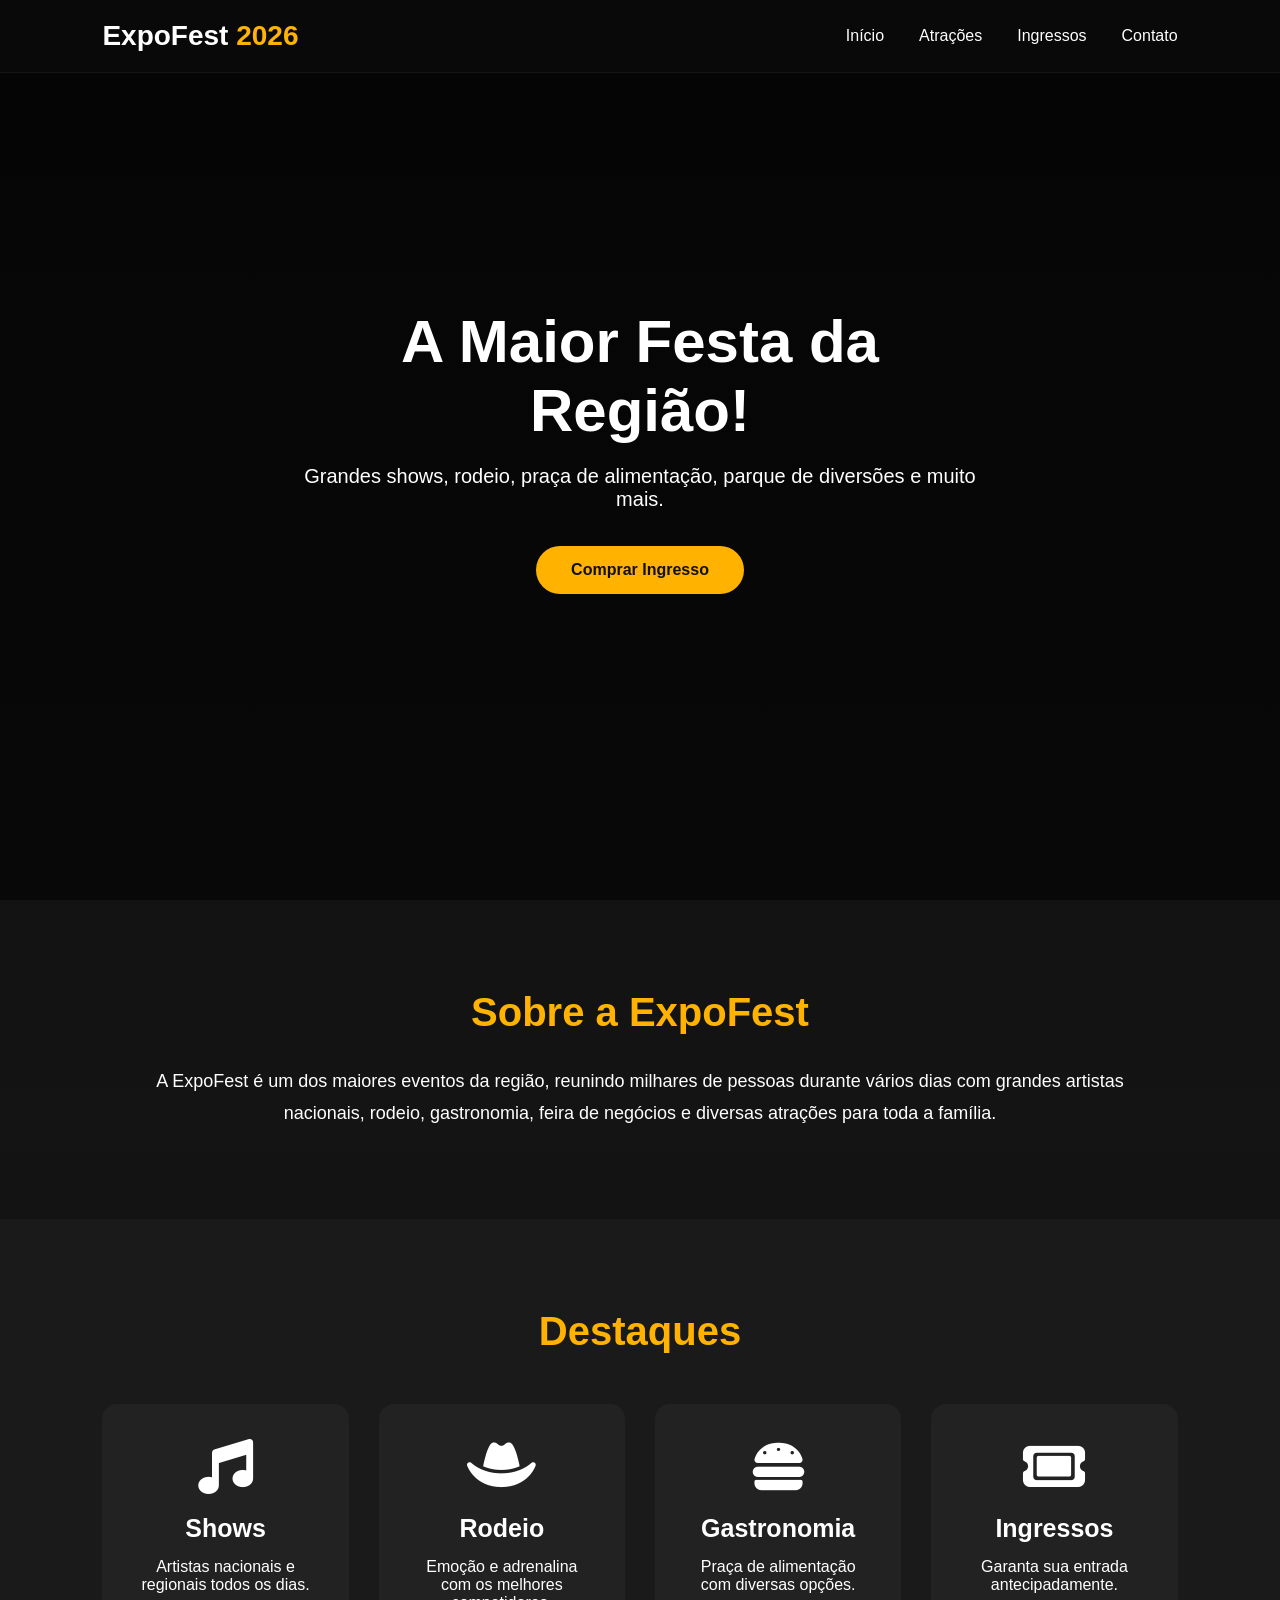
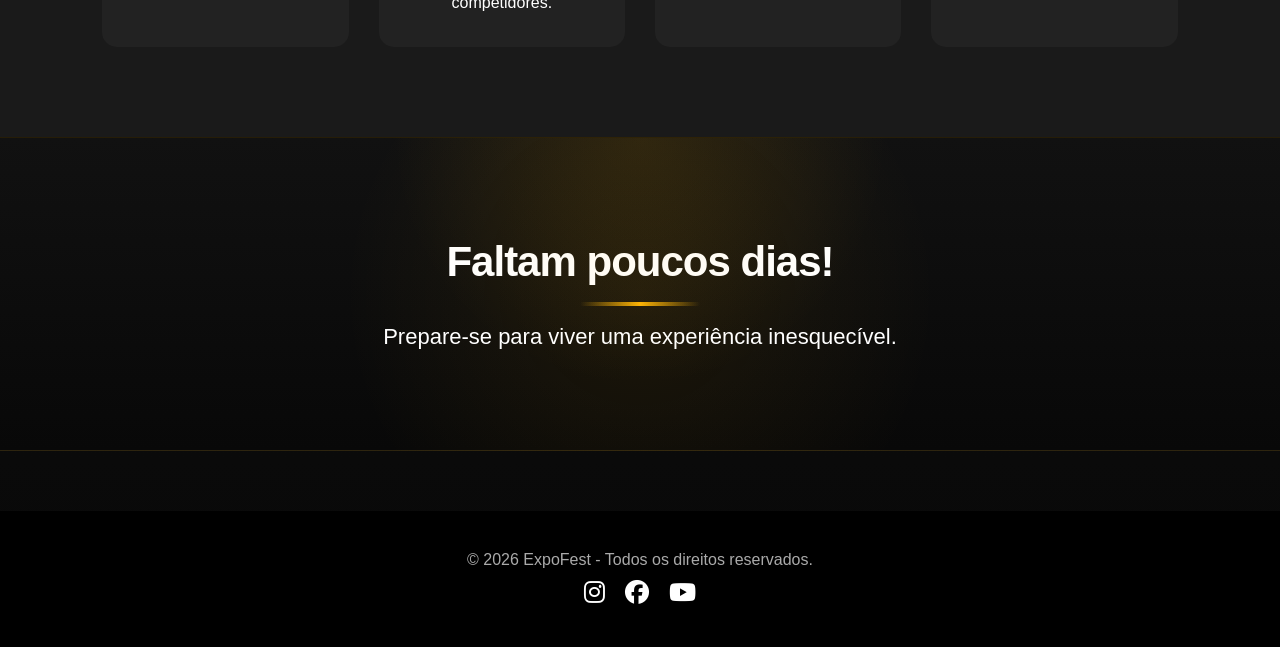
==== index.html @ a31edcda "Criando a página inicial da Expofest - Luisa" ====
<!DOCTYPE html>
<html lang="pt-BR">
<head>
    <meta charset="UTF-8">
    <meta name="viewport" content="width=device-width, initial-scale=1.0">
    <title>ExpoFest 2026</title>

    <link rel="stylesheet" href="style.css">

    <!-- Fonte Google -->
    <link rel="preconnect" href="https://fonts.googleapis.com">
    <link rel="preconnect" href="https://fonts.gstatic.com" crossorigin>
    <link href="https://fonts.googleapis.com/css2?family=Poppins:wght@300;400;600;700&display=swap" rel="stylesheet">

    <!-- Ícones -->
    <link rel="stylesheet"
          href="https://cdnjs.cloudflare.com/ajax/libs/font-awesome/6.5.2/css/all.min.css">
</head>

<body>

<header>

    <div class="logo">
        <h1>ExpoFest <span>2026</span></h1>
    </div>

    <nav>

        <ul>

            <li><a href="index.html">Início</a></li>
            <li><a href="atracoes.html">Atrações</a></li>
            <li><a href="ingressos.html">Ingressos</a></li>
            <li><a href="contato.html">Contato</a></li>

        </ul>

    </nav>

</header>


<section class="banner">

    <div class="banner-texto">

        <h2>A Maior Festa da Região!</h2>

        <p>
            Grandes shows, rodeio, praça de alimentação,
            parque de diversões e muito mais.
        </p>

        <a href="ingressos.html" class="botao">
            Comprar Ingresso
        </a>

    </div>

</section>


<section class="sobre">

    <h2>Sobre a ExpoFest</h2>

    <p>

        A ExpoFest é um dos maiores eventos da região,
        reunindo milhares de pessoas durante vários dias
        com grandes artistas nacionais, rodeio,
        gastronomia, feira de negócios e diversas atrações
        para toda a família.

    </p>

</section>


<section class="destaques">

    <h2>Destaques</h2>

    <div class="cards">

        <div class="card">

            <i class="fa-solid fa-music"></i>

            <h3>Shows</h3>

            <p>
                Artistas nacionais e regionais
                todos os dias.
            </p>

        </div>

        <div class="card">

            <i class="fa-solid fa-hat-cowboy"></i>

            <h3>Rodeio</h3>

            <p>
                Emoção e adrenalina
                com os melhores competidores.
            </p>

        </div>

        <div class="card">

            <i class="fa-solid fa-burger"></i>

            <h3>Gastronomia</h3>

            <p>
                Praça de alimentação
                com diversas opções.
            </p>

        </div>

        <div class="card">

            <i class="fa-solid fa-ticket"></i>

            <h3>Ingressos</h3>

            <p>
                Garanta sua entrada
                antecipadamente.
            </p>

        </div>

    </div>

</section>


<section class="contador">

    <h2>Faltam poucos dias!</h2>

    <p>Prepare-se para viver uma experiência inesquecível.</p>

</section>


<footer>

    <p>
        © 2026 ExpoFest - Todos os direitos reservados.
    </p>

    <div class="redes">

        <a href="#"><i class="fab fa-instagram"></i></a>

        <a href="#"><i class="fab fa-facebook"></i></a>

        <a href="#"><i class="fab fa-youtube"></i></a>

    </div>

</footer>

</body>
</html>
---- style.css ----
/* --- Reset Geral e Configurações de Identidade Visual --- */
* {
    margin: 0;
    padding: 0;
    box-sizing: border-box;
    font-family: 'Plus Jakarta Sans', sans-serif;
    scroll-behavior: smooth;
}

body {
    background: linear-gradient(180deg, #0b0b0b 0%, #141414 50%, #080808 100%);
    color: #ffffff;
    overflow-x: hidden;
}

/* --- Header / Navbar --- */
header {
    width: 100%;
    padding: 20px 8%;
    display: flex;
    justify-content: space-between;
    align-items: center;

    position: fixed;
    top: 0;
    left: 0;
    z-index: 999;

    background: rgba(11, 11, 11, 0.75);
    backdrop-filter: blur(10px);
    transition: 0.3s;
    border-bottom: 1px solid rgba(255, 255, 255, 0.05);
}

/* efeito quando rolar página */
header.scrolled {
    background: rgba(11, 11, 11, 0.95);
}

.logo h1 {
    font-size: 28px;
    font-weight: 800;
    color: #ffffff;
}

.logo h1 span {
    color: #fcb305;
}

nav ul {
    display: flex;
    list-style: none;
    gap: 35px;
}

nav ul li a {
    color: #ffffff;
    text-decoration: none;
    font-weight: 500;
    transition: 0.3s;
}

nav ul li a:hover,
nav ul li a.active {
    color: #fcb305;
}

/* ==========================
   BANNER
========================== */

.banner{
    width:100%;
    height:100vh;

    background:
    linear-gradient(rgba(0,0,0,.55),
    rgba(0,0,0,.55)),
    url("imagens/banner.jpg");

    background-size:cover;
    background-position:center;

    display:flex;
    align-items:center;
    justify-content:center;
    text-align:center;
}

.banner-texto{
    max-width:700px;
}

.banner h2{
    font-size:60px;
    margin-bottom:20px;
}

.banner p{
    font-size:20px;
    margin-bottom:35px;
}

.botao{
    display:inline-block;
    background:#ffb300;
    color:#111;
    padding:15px 35px;
    border-radius:50px;
    text-decoration:none;
    font-weight:bold;
    transition:.4s;
}

.botao:hover{
    background:#fff;
    transform:scale(1.05);
}

/* ==========================
   SOBRE
========================== */

.sobre{
    padding:90px 10%;
    text-align:center;
}

.sobre h2{
    font-size:40px;
    margin-bottom:30px;
    color:#ffb300;
}

.sobre p{
    font-size:18px;
    line-height:32px;
}

/* ==========================
   CARDS
========================== */

.destaques{
    padding:90px 8%;
    background:#1a1a1a;
}

.destaques h2{
    text-align:center;
    margin-bottom:50px;
    color:#ffb300;
    font-size:40px;
}

.cards{
    display:grid;
    grid-template-columns:repeat(auto-fit,minmax(230px,1fr));
    gap:30px;
}

.card{

    background:#222;

    padding:35px;

    text-align:center;

    border-radius:15px;

    transition:.4s;

}

.card:hover{

    transform:translateY(-10px);

    background:#ffb300;

    color:#111;

}

.card i{

    font-size:55px;

    margin-bottom:20px;

}

.card h3{

    margin-bottom:15px;

    font-size:25px;

}

/* ==========================
   CONTADOR
========================== */

.contador{

    padding:80px;

    text-align:center;

}

.contador h2{

    font-size:45px;

    color:#ffb300;

    margin-bottom:20px;

}

.contador p{

    font-size:22px;

}
    

/* --- Hero Intro --- */
.ingressos-hero {
    padding: 90px 8% 50px 8%;
    text-align: center;
    animation: fadeInUp 0.8s ease-in-out;
}

.hero-container {
    max-width: 800px;
    margin: 0 auto;
}

.ingressos-hero h2 {
    font-size: 48px;
    font-weight: 800;
    margin-bottom: 20px;
    letter-spacing: -1px;
}

.ingressos-hero p {
    color: #a0a0a0;
    font-size: 18px;
    line-height: 1.6;
}

/* --- Cards Container e Sistema de Grid Responsivo --- */
.cards-section {
    padding: 40px 8% 80px 8%;
    animation: fadeInUp 1s ease-in-out;
}

.cards-container {
    display: grid;
    grid-template-columns: repeat(auto-fit, minmax(300px, 1fr));
    gap: 30px;
    max-width: 1200px;
    margin: 0 auto;
}

.ticket-card {
    background-color: #161616;
    border: 1px solid #262626;
    border-radius: 20px;
    padding: 40px 30px;
    display: flex;
    flex-direction: column;
    justify-content: space-between;
    position: relative;
    transition: all 0.4s cubic-bezier(0.165, 0.84, 0.44, 1);
    box-shadow: 0 10px 30px rgba(0,0,0,0.5);
}

.ticket-card:hover {
    transform: translateY(-8px);
    border-color: rgba(252, 179, 5, 0.4);
    box-shadow: 0 15px 40px rgba(252, 179, 5, 0.1);
}

/* Destaque do Card Central */
.ticket-card.featured {
    border: 2px solid #fcb305;
    background-color: #1a1a1a;
}

.badge-featured {
    position: absolute;
    top: -15px;
    left: 50%;
    transform: translateX(-50%);
    background-color: #fcb305;
    color: #000000;
    font-size: 12px;
    font-weight: 800;
    text-transform: uppercase;
    padding: 6px 16px;
    border-radius: 30px;
    letter-spacing: 0.5px;
}

.card-header h3 {
    font-size: 26px;
    font-weight: 700;
    margin-bottom: 15px;
}

.ticket-card.vip h3 {
    color: #fcb305;
}

.ticket-desc {
    color: #909090;
    font-size: 15px;
    line-height: 1.5;
    margin-bottom: 25px;
}

.card-price {
    margin-bottom: 30px;
}

.currency {
    color: #fcb305;
    font-size: 20px;
    font-weight: 700;
    margin-right: 4px;
}

.price-value {
    font-size: 52px;
    font-weight: 800;
}

.ticket-benefits {
    list-style: none;
    margin-bottom: 35px;
    border-top: 1px solid #262626;
    padding-top: 25px;
}

.ticket-benefits li {
    font-size: 15px;
    color: #d0d0d0;
    margin-bottom: 12px;
    display: flex;
    align-items: center;
    gap: 10px;
}

.ticket-benefits li i {
    color: #fcb305;
    font-size: 14px;
}

/* Interatividade dos Botões */
.btn-comprar {
    width: 100%;
    background-color: transparent;
    color: #fcb305;
    border: 2px solid #fcb305;
    padding: 15px;
    font-size: 16px;
    font-weight: 700;
    border-radius: 50px;
    cursor: pointer;
    transition: all 0.3s ease;
}

.btn-comprar:hover {
    background-color: #fcb305;
    color: #000000;
}

.featured .btn-comprar, .vip .btn-comprar {
    background-color: #fcb305;
    color: #000000;
}

.featured .btn-comprar:hover, .vip .btn-comprar:hover {
    background-color: #e09f04;
    border-color: #e09f04;
}

/* --- Informações Importantes --- */
.info-section {
    background-color: #0e0e0e;
    padding: 80px 8%;
    border-top: 1px solid rgba(255, 255, 255, 0.03);
}

.info-section h2 {
    text-align: center;
    font-size: 36px;
    font-weight: 800;
    margin-bottom: 50px;
}

.info-grid {
    display: grid;
    grid-template-columns: repeat(auto-fit, minmax(240px, 1fr));
    gap: 30px;
    max-width: 1200px;
    margin: 0 auto;
}

.info-box {
    background-color: #141414;
    padding: 30px;
    border-radius: 16px;
    border-left: 4px solid #fcb305;
}

.info-box i {
    font-size: 24px;
    color: #fcb305;
    margin-bottom: 15px;
}

.info-box h4 {
    font-size: 18px;
    margin-bottom: 10px;
    font-weight: 700;
}

.info-box p {
    color: #a0a0a0;
    font-size: 14px;
    line-height: 1.6;
}

/* --- FAQ Section --- */
.faq-section {
    padding: 80px 8%;
}

.faq-section h2 {
    text-align: center;
    font-size: 36px;
    font-weight: 800;
    margin-bottom: 50px;
}

.faq-container {
    max-width: 800px;
    margin: 0 auto;
}

.faq-item {
    background-color: #141414;
    margin-bottom: 15px;
    border-radius: 12px;
    overflow: hidden;
    border: 1px solid #202020;
}

.faq-question {
    padding: 20px 30px;
    display: flex;
    justify-content: space-between;
    align-items: center;
    cursor: pointer;
    transition: background 0.3s ease;
}

.faq-question:hover {
    background-color: #1a1a1a;
}

.faq-question h3 {
    font-size: 18px;
    font-weight: 600;
}

.faq-question i {
    color: #fcb305;
    transition: transform 0.3s ease;
}

.faq-answer {
    padding: 0 30px;
    max-height: 0;
    overflow: hidden;
    transition: max-height 0.4s ease, padding 0.3s ease;
}


.faq-answer p {
    color: #a0a0a0;
    font-size: 15px;
    line-height: 1.6;
    padding-bottom: 20px;
}

/* Classe ativa adicionada pelo JS */
.faq-item.active .faq-answer {
    max-height: 500px;
    padding-top: 10px;
}

.faq-item.active .faq-question i {
    transform: rotate(180deg);
}

/* --- Modal Checkout --- */
.modal {
    display: none;
    position: fixed;
    z-index: 1000;
    left: 0;
    top: 0;
    width: 100%;
    height: 100%;
    background-color: rgba(0,0,0,0.85);
    align-items: center;
    justify-content: center;
    backdrop-filter: blur(5px);
}

.modal-content {
    background-color: #181818;
    border: 1px solid #333;
    padding: 40px;
    border-radius: 24px;
    max-width: 450px;
    width: 90%;
    text-align: center;
    position: relative;
    animation: scaleUp 0.3s ease-out;
}

.close-modal {
    position: absolute;
    right: 25px;
    top: 20px;
    font-size: 28px;
    color: #666;
    cursor: pointer;
}

.close-modal:hover {
    color: #fff;
}

.success-icon {
    font-size: 54px;
    color: #fcb305;
    margin-bottom: 20px;
}

.modal-content h2 {
    font-size: 28px;
    margin-bottom: 10px;
}

.modal-content p {
    color: #a0a0a0;
    margin-bottom: 25px;
}

.modal-summary {
    background-color: #0f0f0f;
    padding: 15px 20px;
    border-radius: 12px;
    display: flex;
    justify-content: space-between;
    align-items: center;
    margin-bottom: 30px;
}

.modal-summary strong {
    color: #fcb305;
    font-size: 22px;
}

.btn-finalizar {
    width: 100%;
    background-color: #fcb305;
    color: #000000;
    border: none;
    padding: 15px;
    font-size: 16px;
    font-weight: 700;
    border-radius: 50px;
    cursor: pointer;
}

/* --- Footer --- */
footer {
    text-align: center;
    padding: 40px;
    background: #000;
    margin-top: 60px;
}

footer p {
    color: #aaa;
    margin-bottom: 10px;
}

footer .final-texto {
    font-size: 18px;
    margin-bottom: 20px;
    color: #fff;
}

.redes {
    display: flex;
    justify-content: center;
    gap: 20px;
}

.redes a {
    color: #fff;
    font-size: 24px;
    transition: 0.3s;
}

.redes a:hover {
    color: #fcb305;
    transform: scale(1.2);
}
/* --- Animações --- */
@keyframes fadeInUp {
    from {
        opacity: 0;
        transform: translateY(20px);
    }
    to {
        opacity: 1;
        transform: translateY(0);
    }
}

@keyframes scaleUp {
    from { transform: scale(0.8); opacity: 0; }
    to { transform: scale(1); opacity: 1; }
}

/* ==========================
   CONTADOR REGRESSIVO
========================== */

.contador {
    padding: 100px 8%;
    text-align: center;

    background:
        radial-gradient(circle at center,
        rgba(252,179,5,0.08),
        transparent 45%),
        linear-gradient(
        180deg,
        #111 0%,
        #080808 100%);

    position: relative;

    overflow: hidden;

    border-top: 1px solid rgba(252,179,5,.12);
    border-bottom: 1px solid rgba(252,179,5,.12);
}

/* brilho decorativo */
.contador::before {
    content: "";

    position: absolute;

    width: 500px;
    height: 500px;

    background:
        radial-gradient(
            circle,
            rgba(252,179,5,.10),
            transparent 70%
        );

    top: -250px;
    left: 50%;

    transform: translateX(-50%);

    pointer-events: none;
}

.contador h2 {
    font-size: 42px;

    font-weight: 800;

    margin-bottom: 18px;

    color: white;

    letter-spacing: -1px;

    animation: surgir 1s ease;
}

.contador h2::after {
    content: "";

    display: block;

    width: 120px;

    height: 4px;

    margin: 16px auto 0;

    border-radius: 50px;

    background:
        linear-gradient(
            90deg,
            transparent,
            #fcb305,
            transparent
        );
}

.contador-box {

    display: flex;

    justify-content: center;

    gap: 24px;

    flex-wrap: wrap;

    margin-top: 45px;

}

/* CARD */
.tempo {

    width: 150px;

    min-height: 170px;

    background:
        linear-gradient(
            180deg,
            #191919,
            #101010
        );

    border:

        1px solid rgba(252,179,5,.15);

    border-radius: 24px;

    display: flex;

    flex-direction: column;

    justify-content: center;

    align-items: center;

    position: relative;

    overflow: hidden;

    transition: .45s;
}

/* reflexo */
.tempo::before {

    content: "";

    position: absolute;

    top: -120%;

    left: -30%;

    width: 80px;

    height: 300%;

    background:

        rgba(255,255,255,.06);

    transform: rotate(25deg);

    transition: .8s;

}

.tempo:hover::before {

    left: 140%;

}

.tempo:hover {

    transform:
        translateY(-10px)
        scale(1.04);

    border-color: #fcb305;

    box-shadow:
        0 0 40px rgba(252,179,5,.15);

}

.tempo span {

    font-size: 64px;

    font-weight: 800;

    line-height: 1;

    color: #fcb305;

    text-shadow:
        0 0 18px
        rgba(252,179,5,.35);

}

.tempo small {

    margin-top: 14px;

    color: #b8b8b8;

    font-size: 13px;

    letter-spacing: 3px;

    text-transform: uppercase;

}

/* mensagem */
#mensagem-contador {

    margin-top: 40px;

    font-size: 18px;

    color: #bdbdbd;

    max-width: 700px;

    margin-inline: auto;

    line-height: 1.8;

}

/* RESPONSIVO */

@media (max-width:768px){

.contador{
padding:80px 6%;
}

.contador h2{
font-size:32px;
}

.tempo{

width:130px;

min-height:150px;

}

.tempo span{

font-size:48px;

}

}

/* animação */

@keyframes surgir {

from{

opacity:0;

transform:translateY(30px);

}

to{

opacity:1;

transform:translateY(0);

}

}
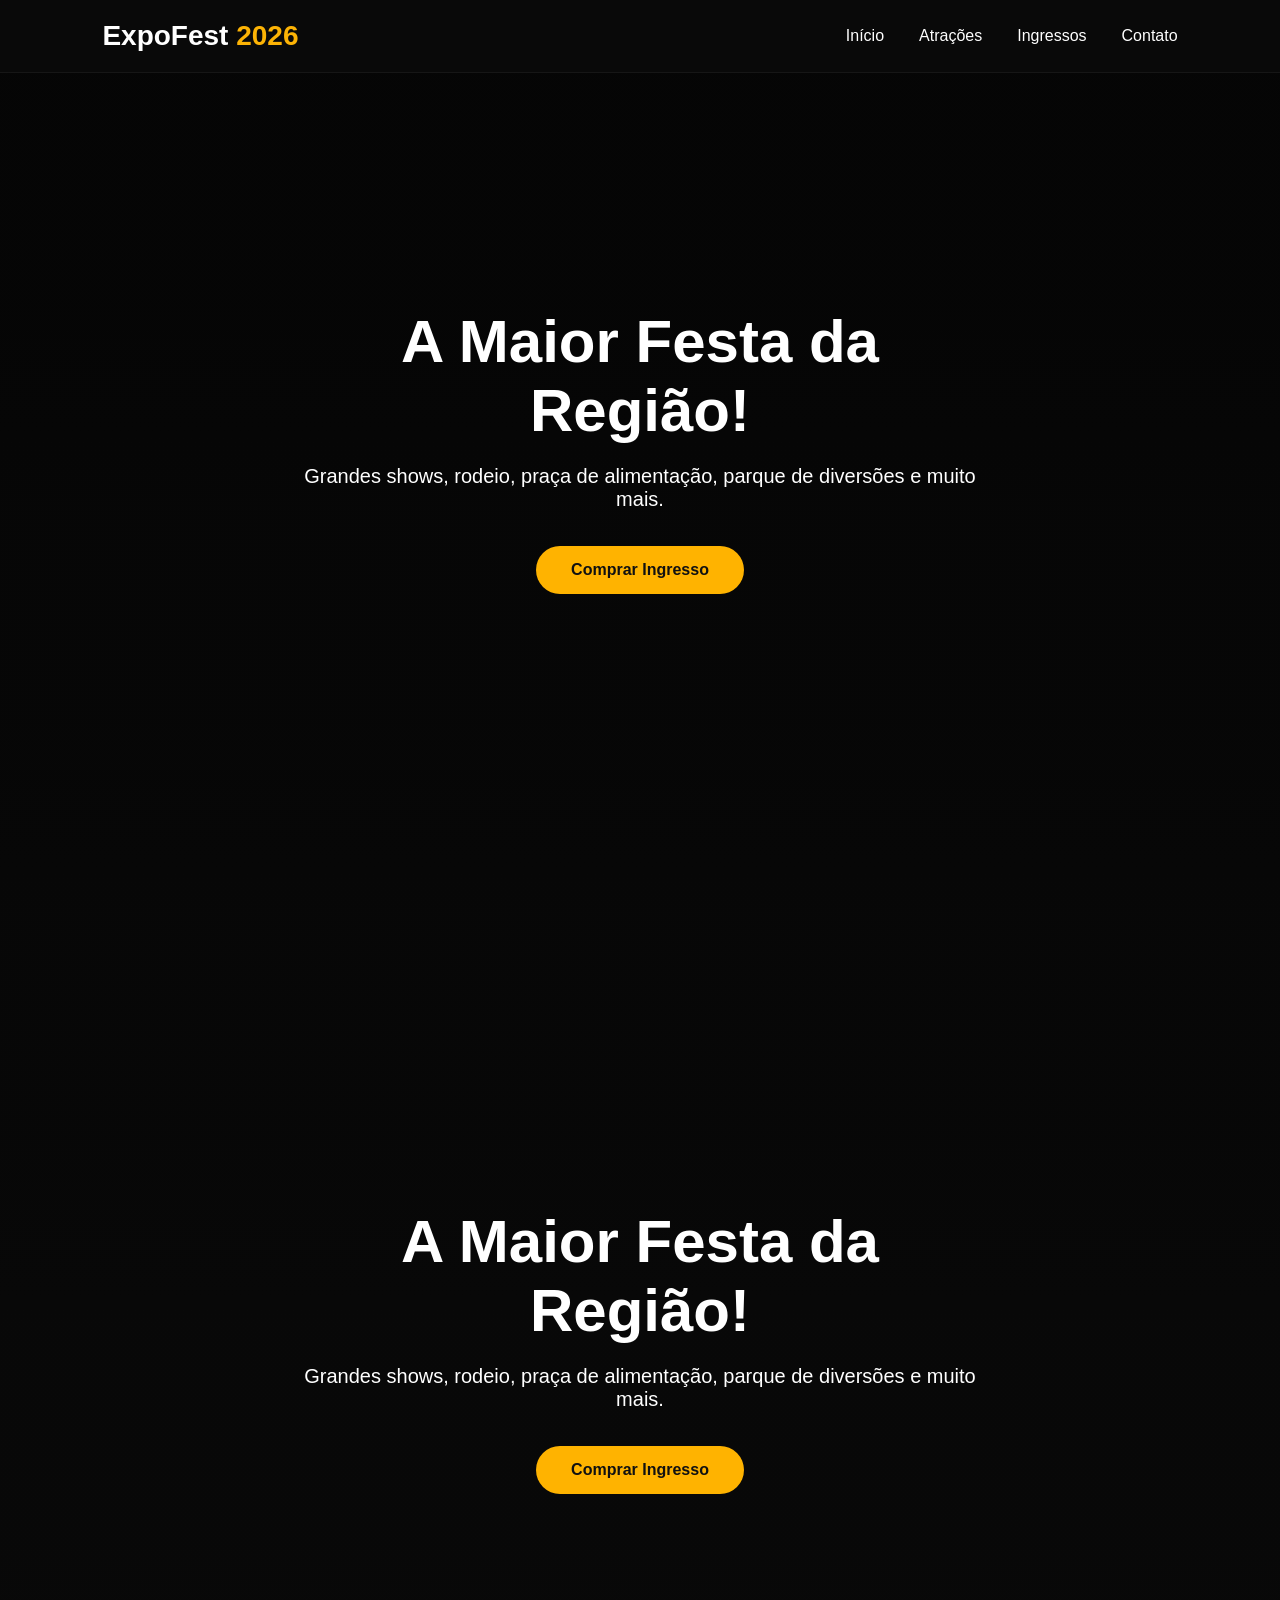
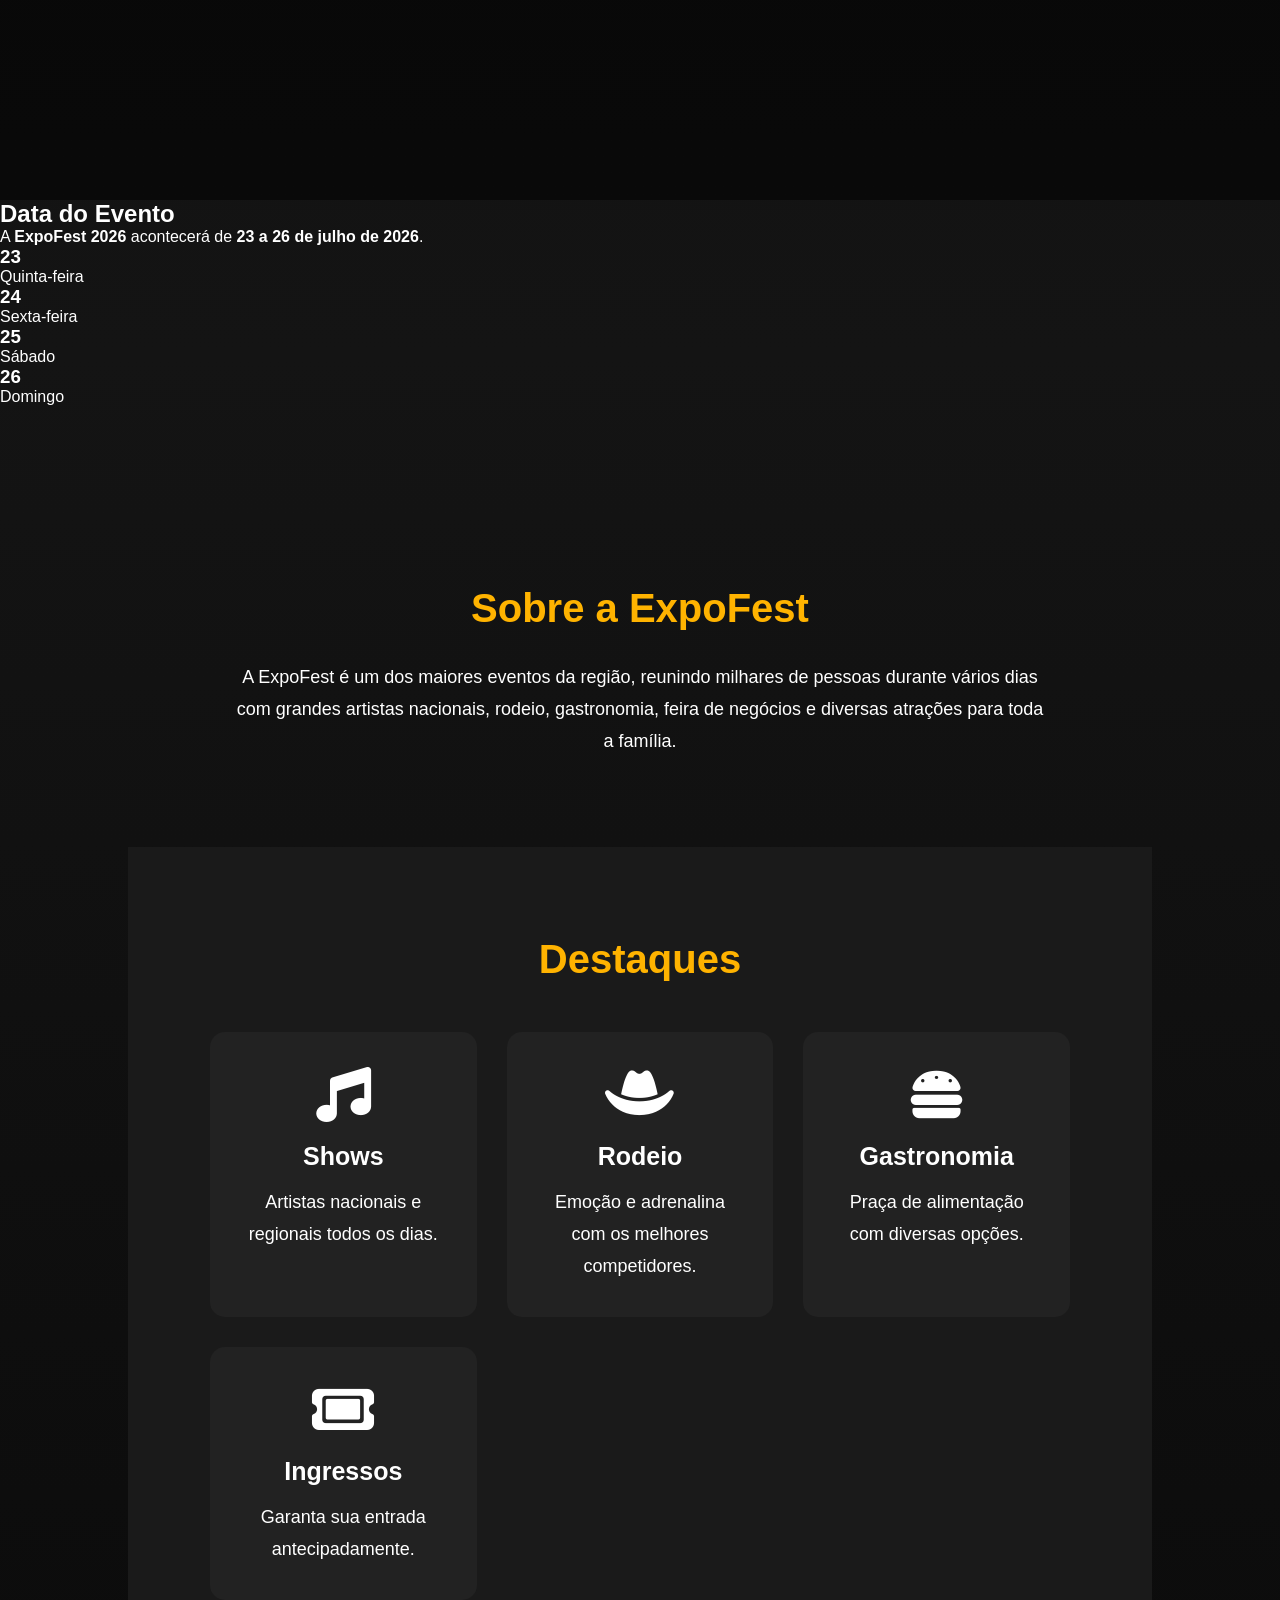
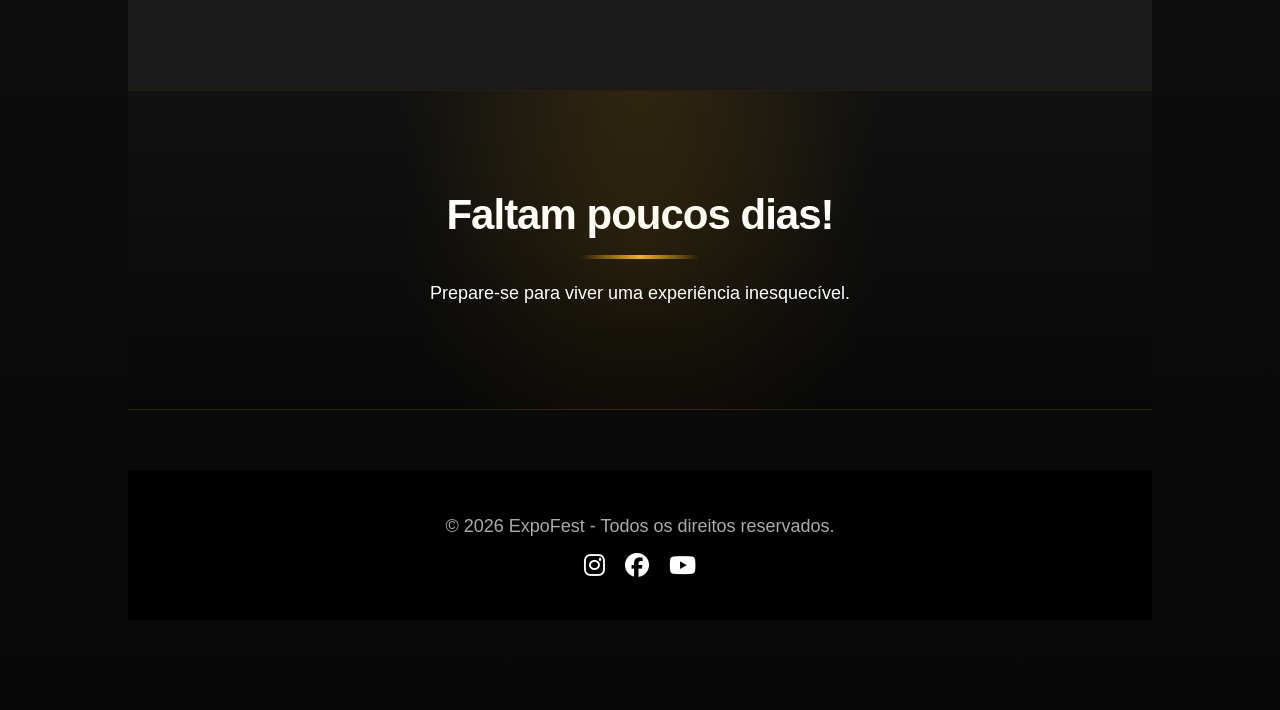
==== commit c84ea9df: "Adicionei as datas do dia da festa, 23 a 26 de julho - Luisa" ====
--- a/index.html
+++ b/index.html
@@ -59,7 +59,63 @@
     </div>
 
 </section>
-
+<section class="banner">
+
+    <div class="banner-texto">
+
+        <h2>A Maior Festa da Região!</h2>
+
+        <p>
+            Grandes shows, rodeio, praça de alimentação,
+            parque de diversões e muito mais.
+        </p>
+
+        <a href="ingressos.html" class="botao">
+            Comprar Ingresso
+        </a>
+
+    </div>
+
+</section>
+
+<!-- DATAS DO EVENTO -->
+
+<section class="datas">
+
+    <h2>Data do Evento</h2>
+
+    <p>
+        A <strong>ExpoFest 2026</strong> acontecerá de
+        <strong>23 a 26 de julho de 2026</strong>.
+    </p>
+
+    <div class="dias">
+
+        <div class="dia">
+            <h3>23</h3>
+            <span>Quinta-feira</span>
+        </div>
+
+        <div class="dia">
+            <h3>24</h3>
+            <span>Sexta-feira</span>
+        </div>
+
+        <div class="dia">
+            <h3>25</h3>
+            <span>Sábado</span>
+        </div>
+
+        <div class="dia">
+            <h3>26</h3>
+            <span>Domingo</span>
+        </div>
+
+    </div>
+
+</section>
+
+<section class="sobre">
 
 <section class="sobre">
 
--- a/style.css
+++ b/style.css
@@ -197,36 +197,7 @@
 
     font-size:25px;
 
-}
-
-/* ==========================
-   CONTADOR
-========================== */
-
-.contador{
-
-    padding:80px;
-
-    text-align:center;
-
-}
-
-.contador h2{
-
-    font-size:45px;
-
-    color:#ffb300;
-
-    margin-bottom:20px;
-
-}
-
-.contador p{
-
-    font-size:22px;
-
-}
-    
+}  
 
 /* --- Hero Intro --- */
 .ingressos-hero {
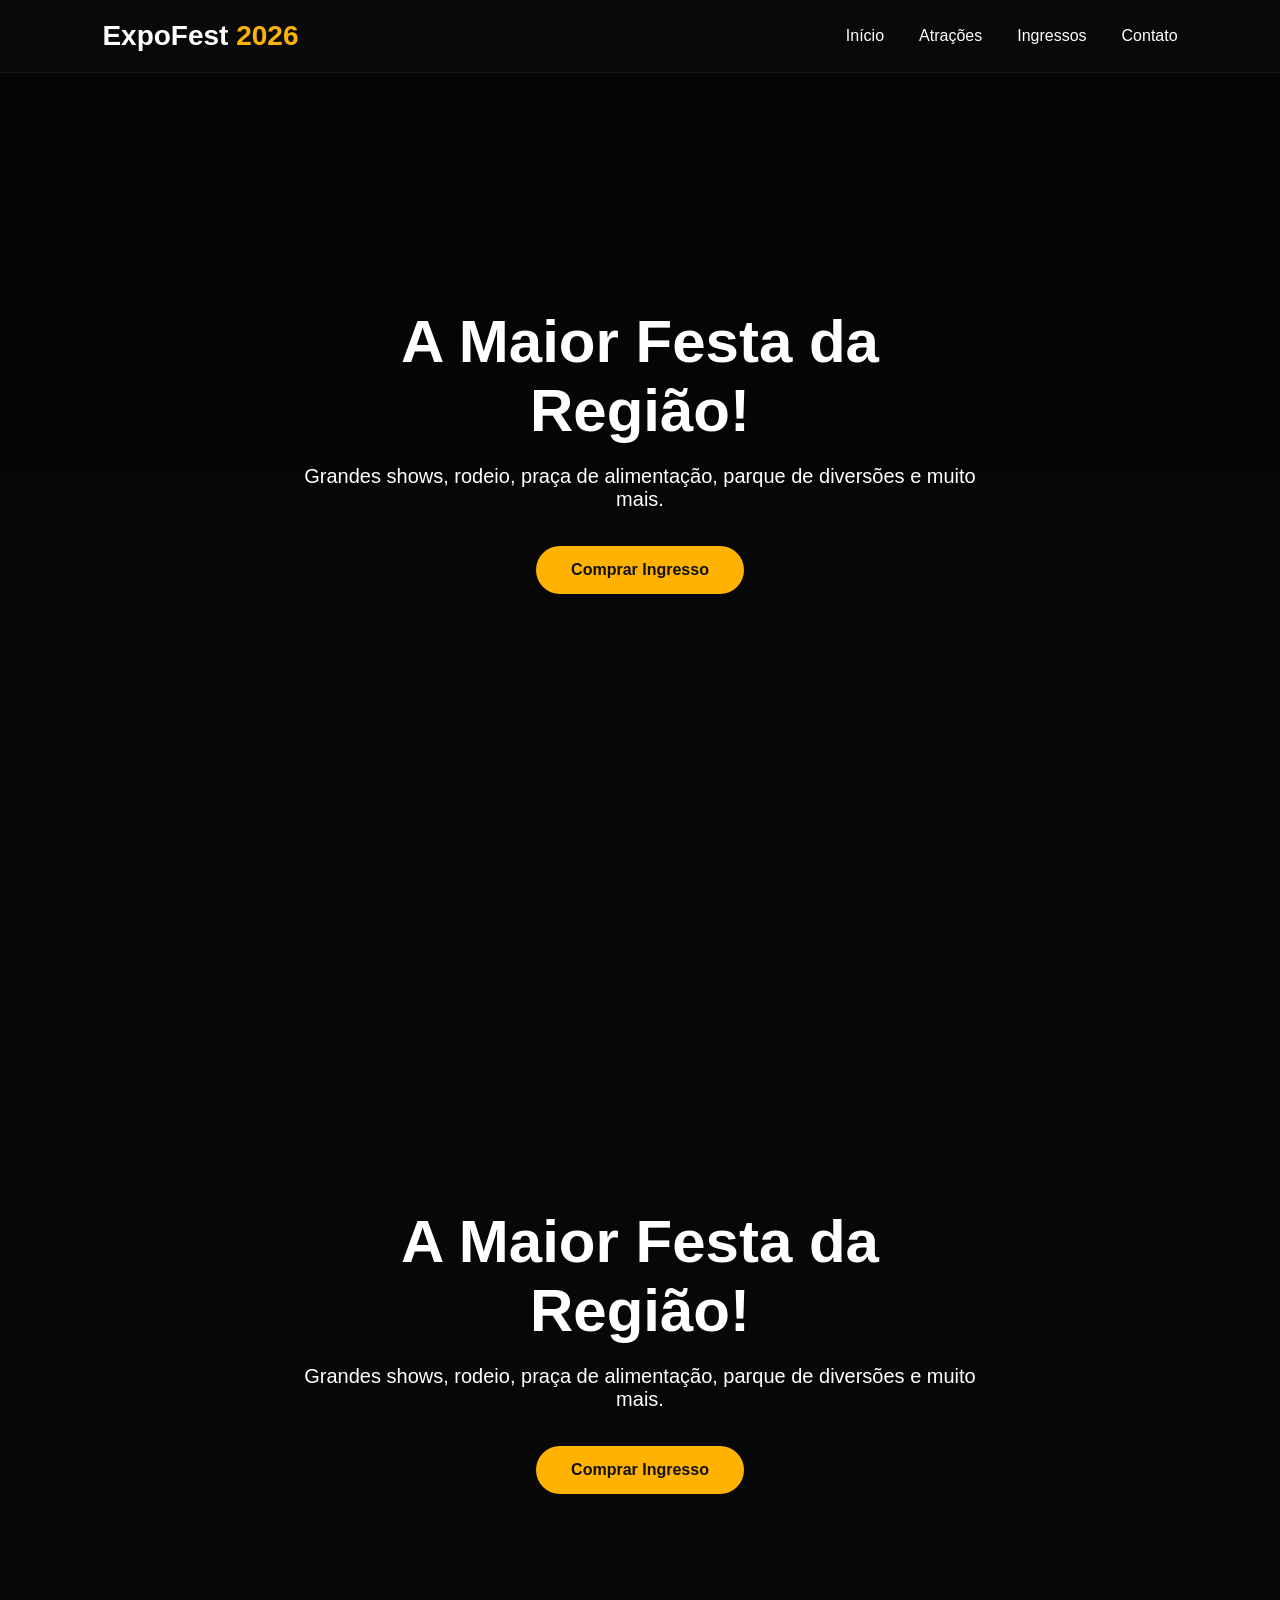
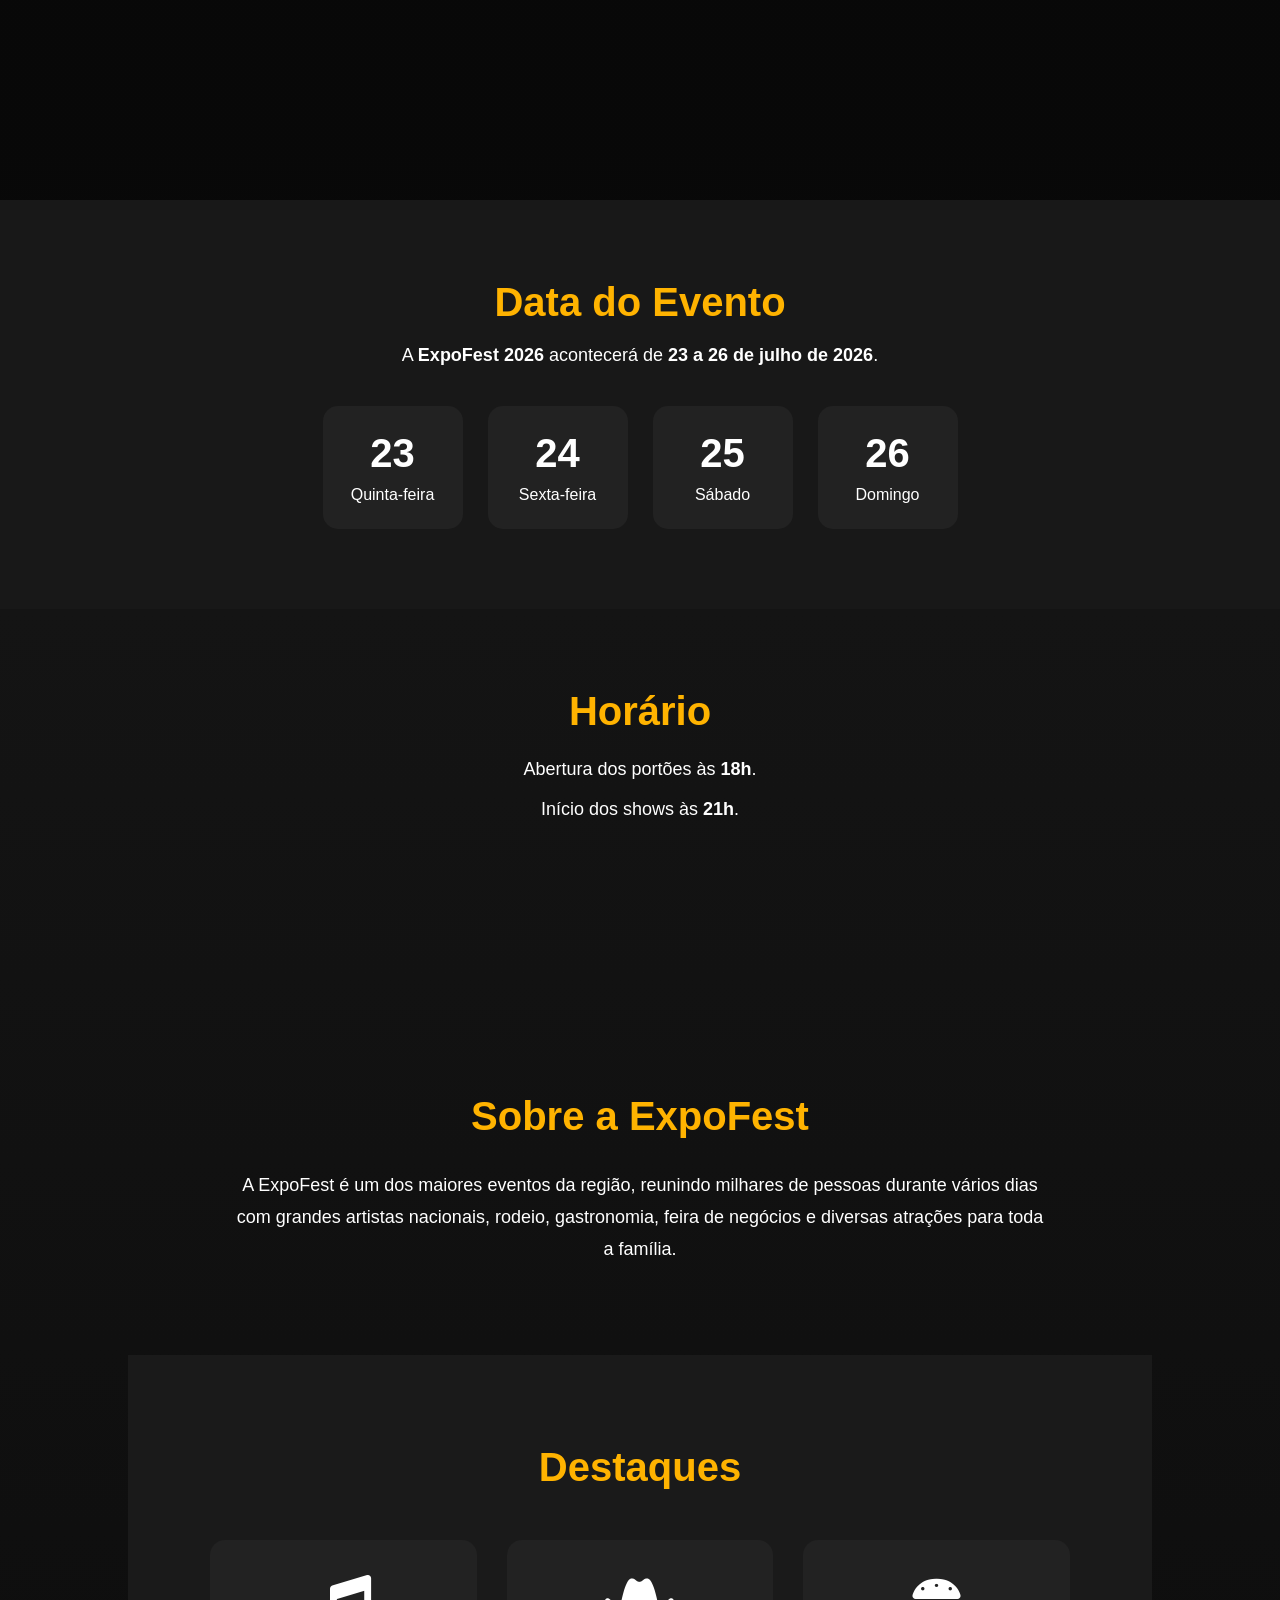
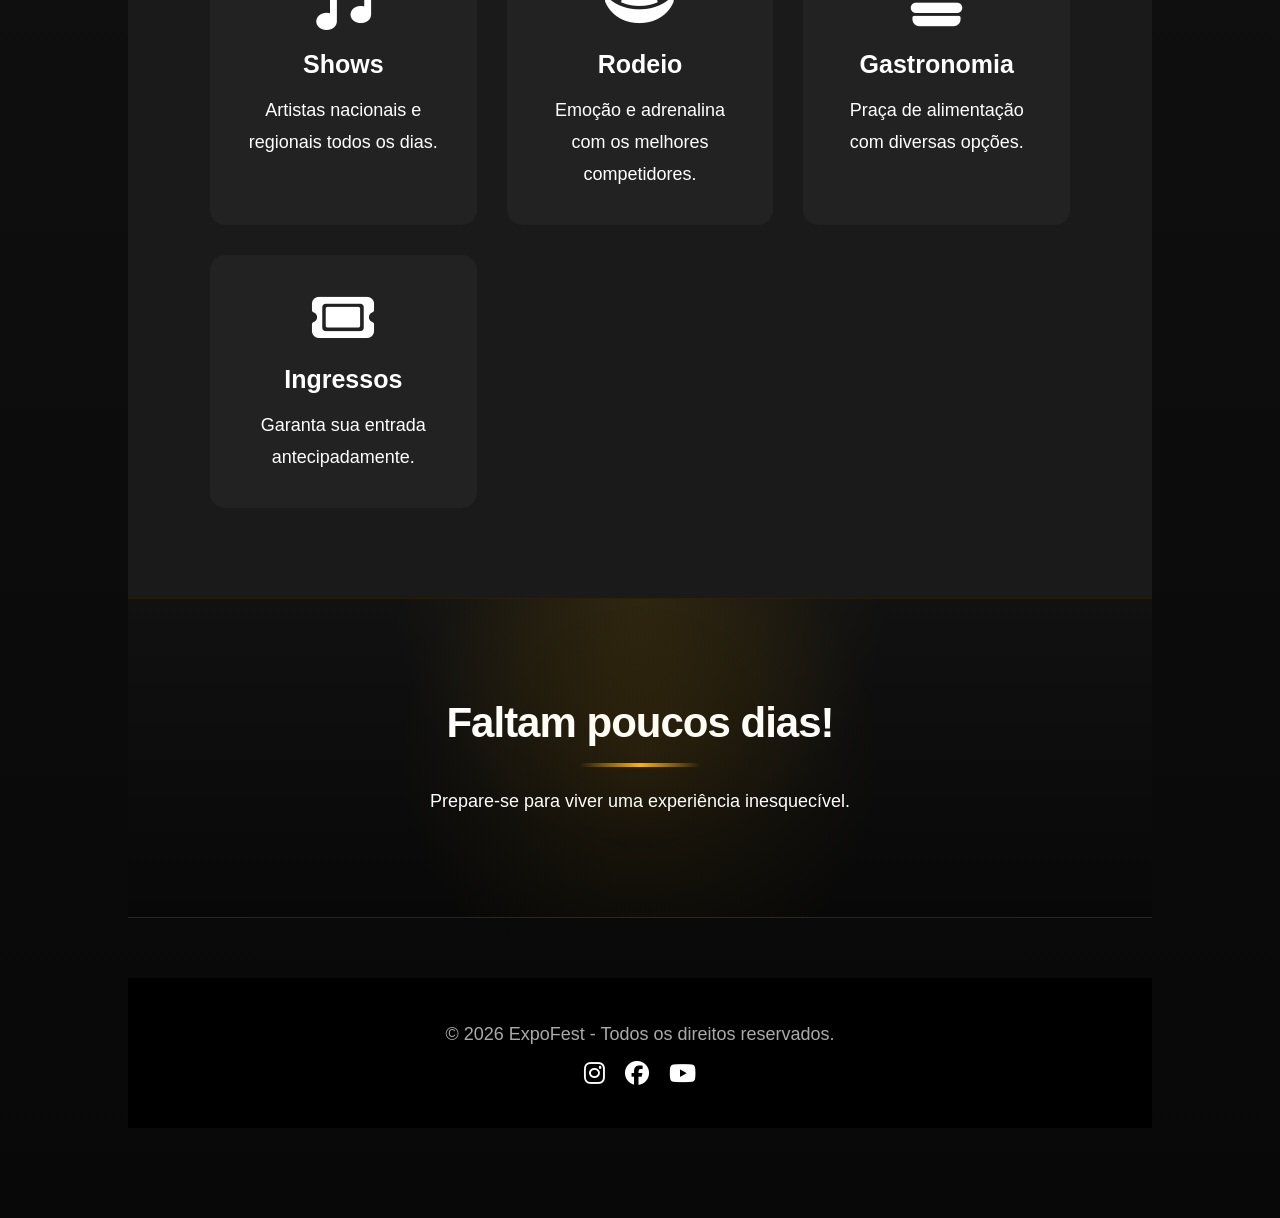
==== commit 6045deb1: "Adicionei o horário da abertura do portão e início dos shows - Luisa" ====
--- a/index.html
+++ b/index.html
@@ -114,7 +114,19 @@
     </div>
 
 </section>
-
+<section class="horario">
+
+    <h2>Horário</h2>
+
+    <p>
+        Abertura dos portões às <strong>18h</strong>.
+    </p>
+
+    <p>
+        Início dos shows às <strong>21h</strong>.
+    </p>
+
+</section>
 <section class="sobre">
 
 <section class="sobre">
--- a/style.css
+++ b/style.css
@@ -889,4 +889,76 @@
 
 }
 
+}
+
+/* ==========================
+   DATAS DO EVENTO
+========================== */
+
+.datas{
+    padding:80px 10%;
+    text-align:center;
+    background:#181818;
+}
+
+.datas h2{
+    color:#ffb300;
+    font-size:40px;
+    margin-bottom:20px;
+}
+
+.datas p{
+    font-size:18px;
+    margin-bottom:40px;
+}
+
+.dias{
+    display:flex;
+    justify-content:center;
+    gap:25px;
+    flex-wrap:wrap;
+}
+
+.dia{
+    width:140px;
+    background:#222;
+    border-radius:15px;
+    padding:25px;
+    transition:.3s;
+}
+
+.dia:hover{
+    transform:translateY(-8px);
+    background:#ffb300;
+    color:#111;
+}
+
+.dia h3{
+    font-size:40px;
+    margin-bottom:10px;
+}
+
+.dia span{
+    font-size:16px;
+    font-weight:500;
+}
+/* ==========================
+   HORÁRIO
+========================== */
+
+.horario{
+    padding:80px 10%;
+    text-align:center;
+}
+
+.horario h2{
+    color:#ffb300;
+    font-size:40px;
+    margin-bottom:20px;
+}
+
+.horario p{
+    font-size:18px;
+    margin-bottom:10px;
+    line-height:30px;
 }
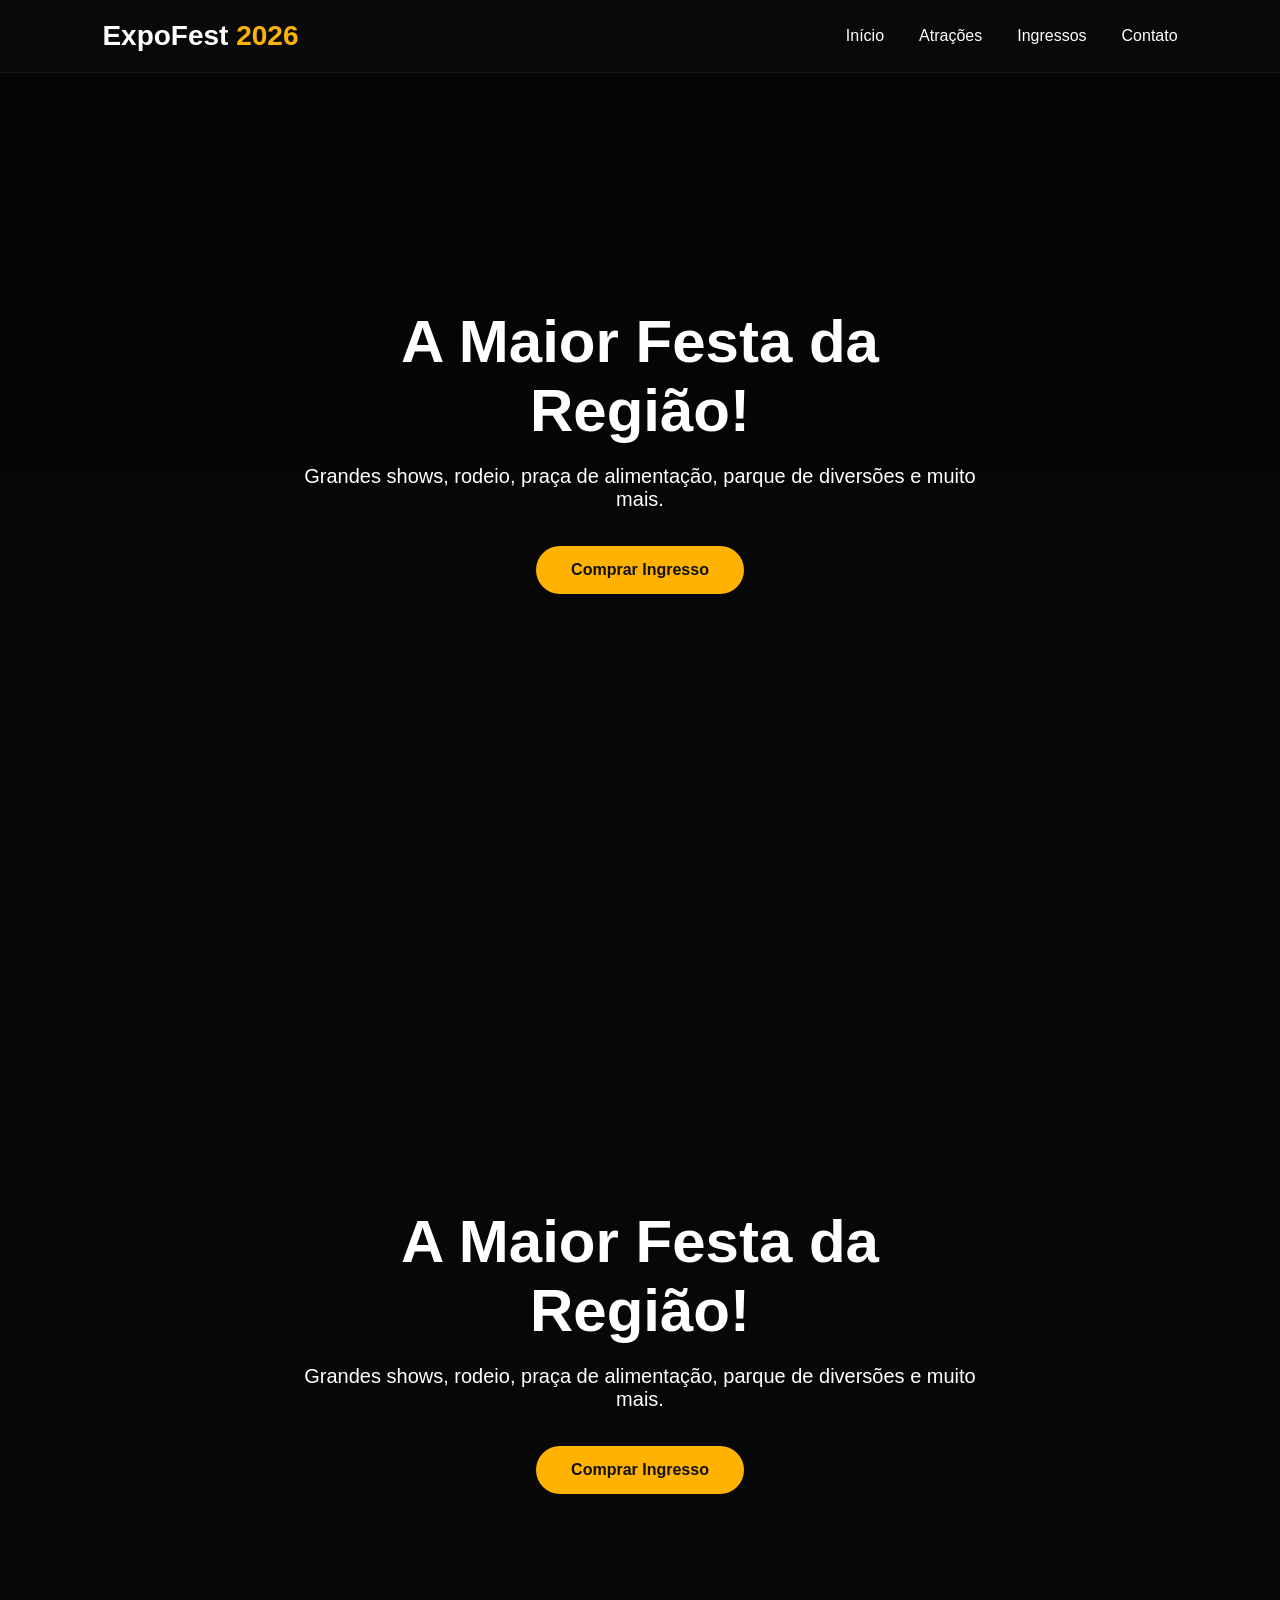
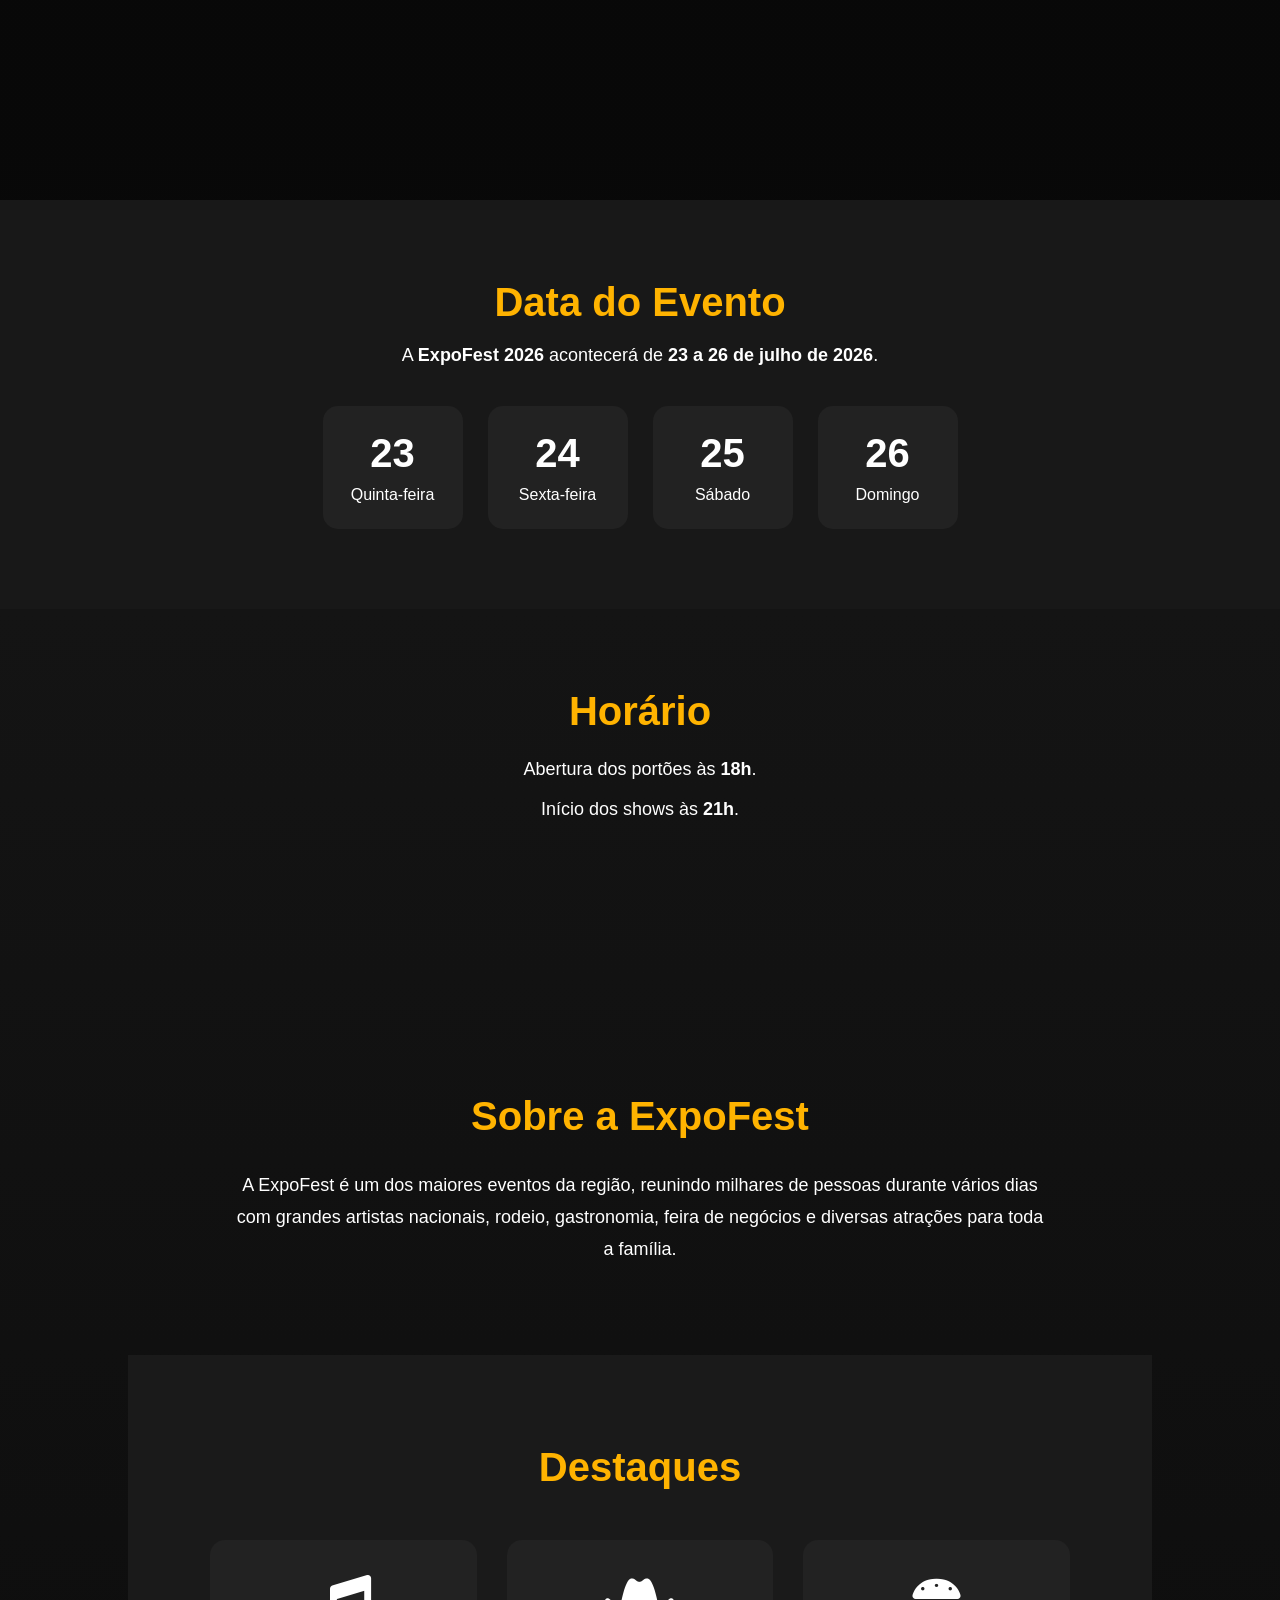
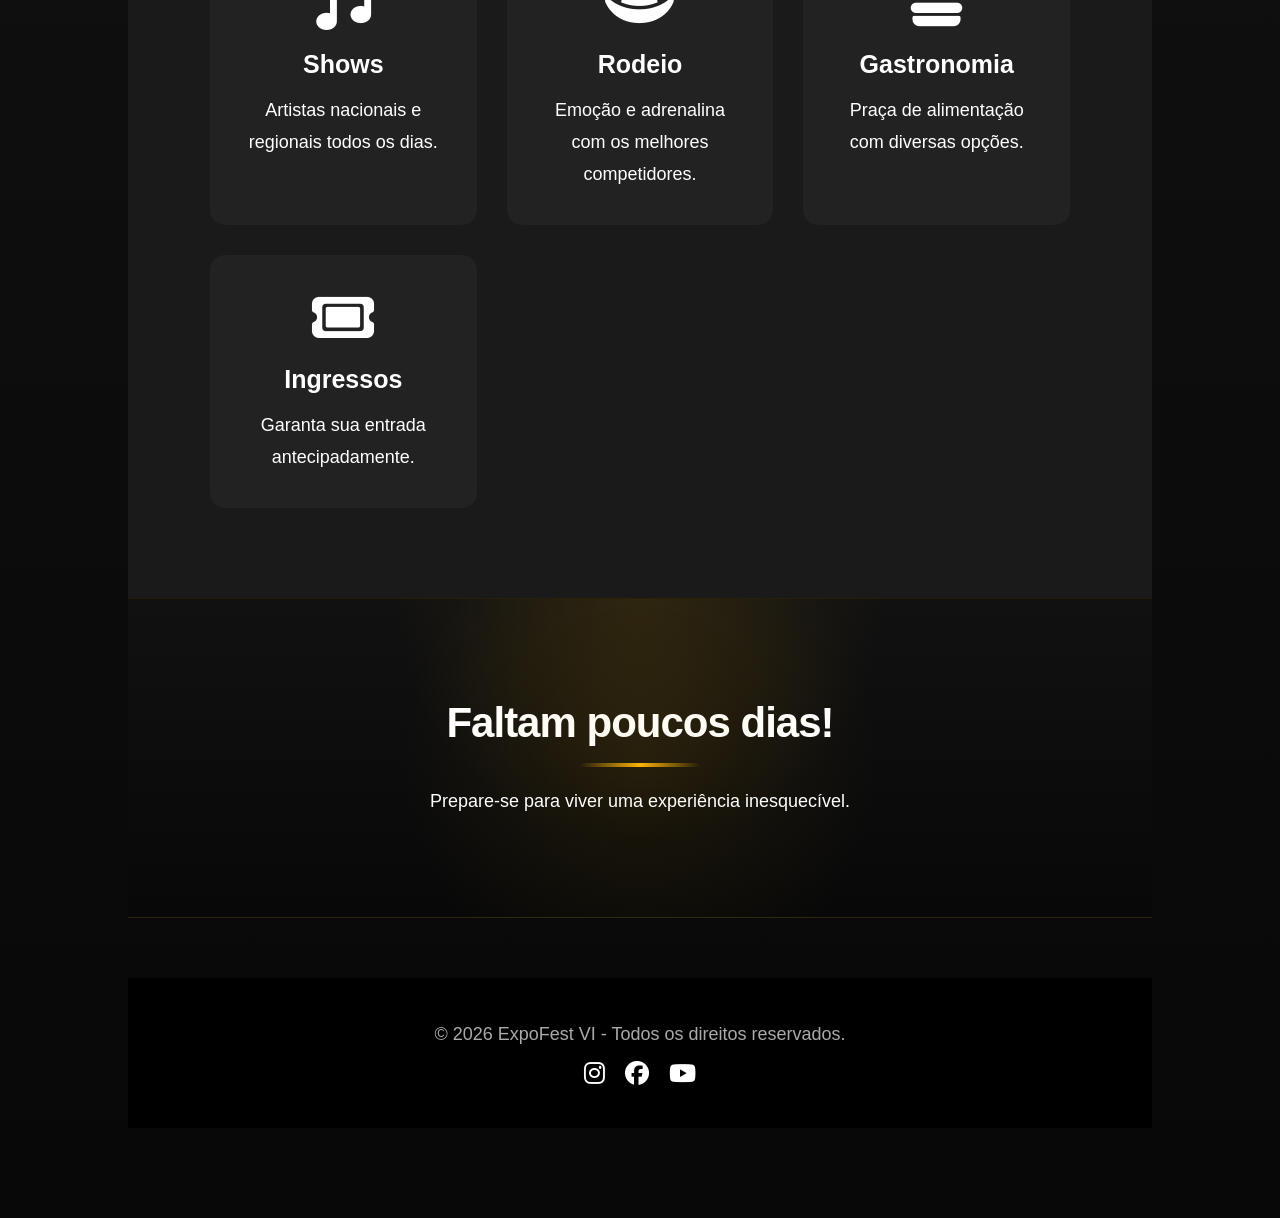
==== commit 71a46d70: "Alterando o nome para Expo VI no rodapé- Luisa" ====
--- a/index.html
+++ b/index.html
@@ -221,7 +221,7 @@
 <footer>
 
     <p>
-        © 2026 ExpoFest - Todos os direitos reservados.
+        © 2026 ExpoFest VI - Todos os direitos reservados.
     </p>
 
     <div class="redes">
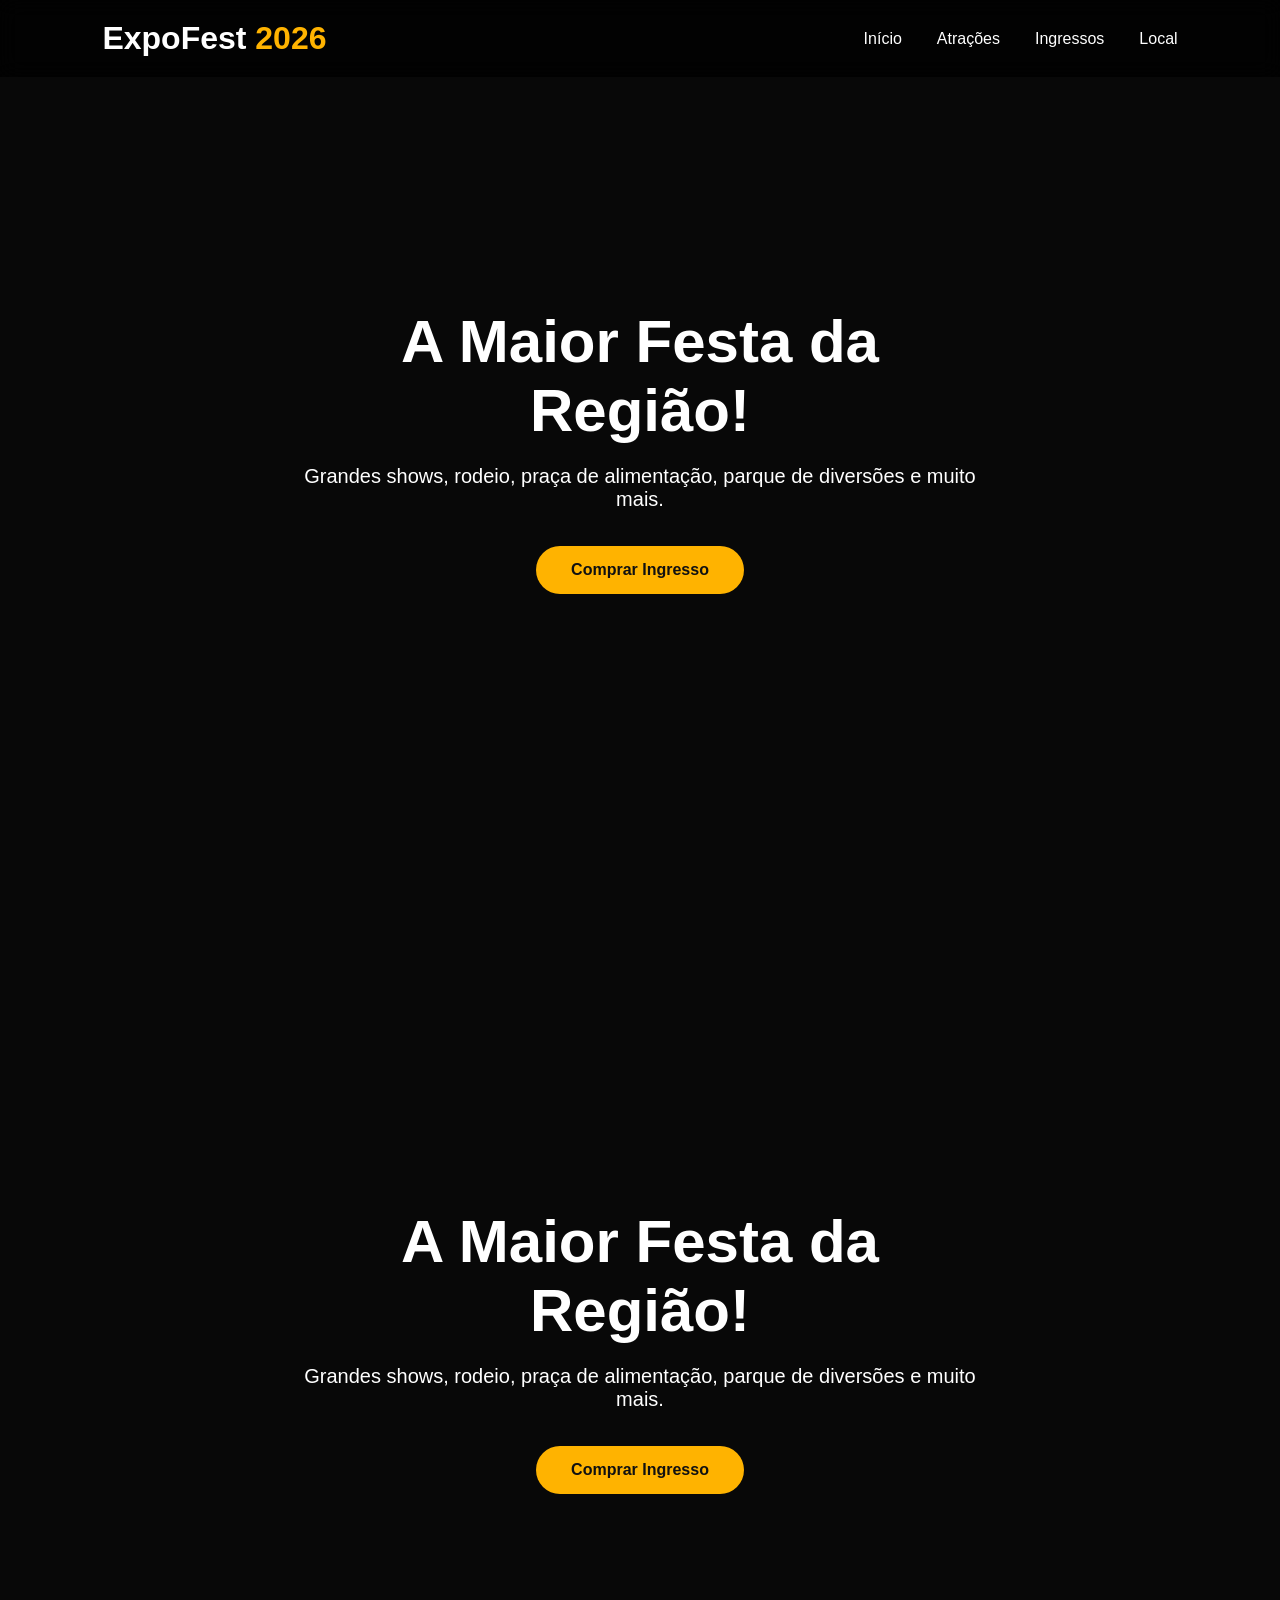
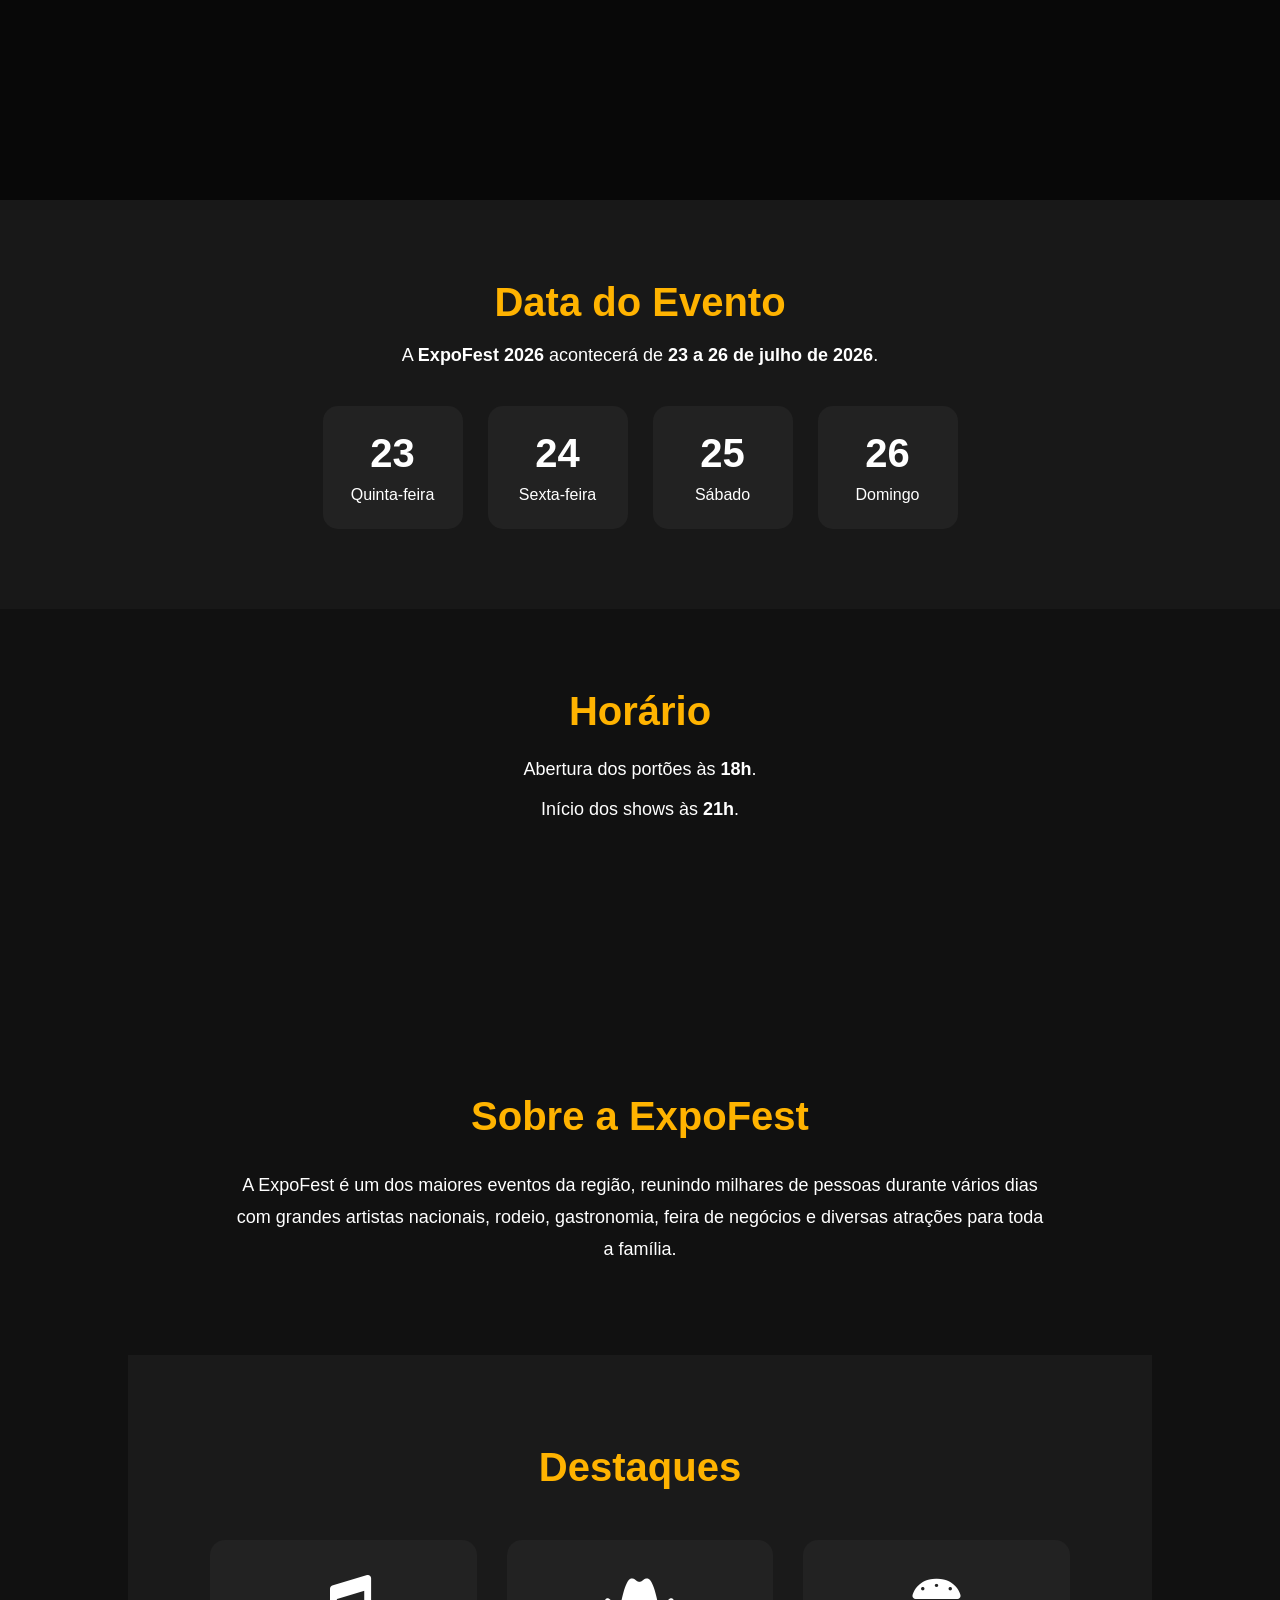
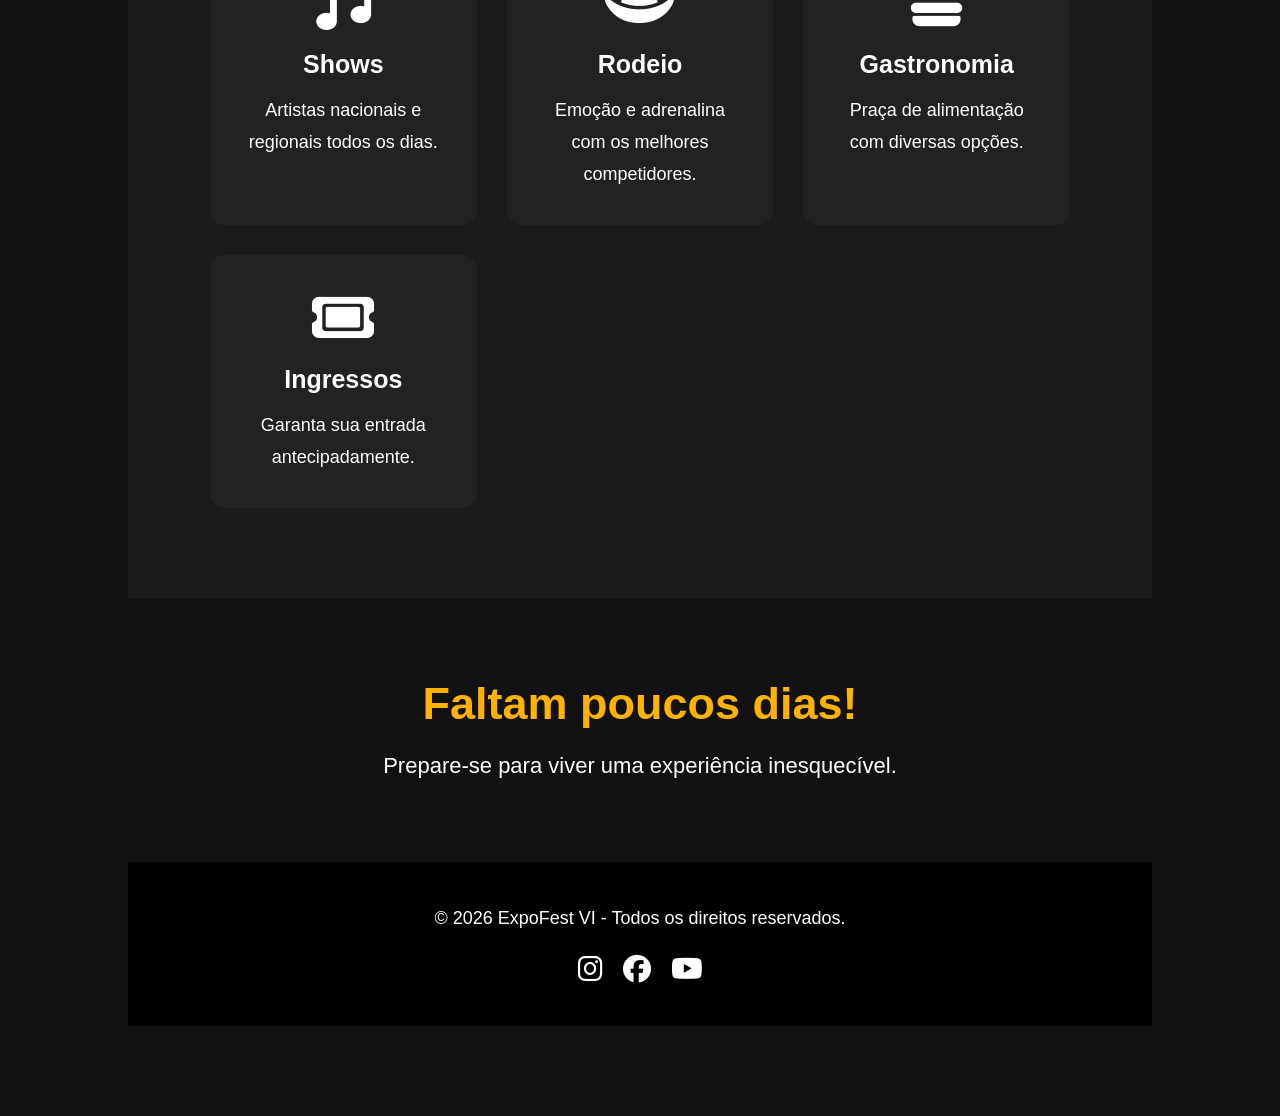
==== commit 3a0b60c1: "Ajustando os ultimos pontos - Luisa" ====
--- a/index.html
+++ b/index.html
@@ -5,7 +5,7 @@
     <meta name="viewport" content="width=device-width, initial-scale=1.0">
     <title>ExpoFest 2026</title>
 
-    <link rel="stylesheet" href="style.css">
+    <link rel="stylesheet" href="index.css">
 
     <!-- Fonte Google -->
     <link rel="preconnect" href="https://fonts.googleapis.com">
@@ -32,7 +32,7 @@
             <li><a href="index.html">Início</a></li>
             <li><a href="atracoes.html">Atrações</a></li>
             <li><a href="ingressos.html">Ingressos</a></li>
-            <li><a href="contato.html">Contato</a></li>
+            <li><a href="local.html">Local</a></li>
 
         </ul>
 
--- a/index.css
+++ b/index.css
@@ -0,0 +1,417 @@
+/* ==========================
+   RESET
+========================== */
+
+*{
+    margin:0;
+    padding:0;
+    box-sizing:border-box;
+    font-family:'Poppins',sans-serif;
+}
+
+body{
+    background:#111;
+    color:#fff;
+}
+
+/* ==========================
+   HEADER
+========================== */
+
+header{
+    width:100%;
+    padding:20px 8%;
+    display:flex;
+    justify-content:space-between;
+    align-items:center;
+    position:fixed;
+    top:0;
+    left:0;
+    background:rgba(0,0,0,0.75);
+    backdrop-filter:blur(10px);
+    z-index:999;
+}
+
+.logo h1{
+    color:#fff;
+    font-size:32px;
+}
+
+.logo span{
+    color:#ffb300;
+}
+
+nav ul{
+    display:flex;
+    list-style:none;
+    gap:35px;
+}
+
+nav a{
+    text-decoration:none;
+    color:white;
+    font-weight:500;
+    transition:.3s;
+}
+
+nav a:hover{
+    color:#ffb300;
+}
+
+/* ==========================
+   BANNER
+========================== */
+
+.banner{
+    width:100%;
+    height:100vh;
+
+    background:
+    linear-gradient(rgba(0,0,0,.55),
+    rgba(0,0,0,.55)),
+    url("imagens/banner.jpg");
+
+    background-size:cover;
+    background-position:center;
+
+    display:flex;
+    align-items:center;
+    justify-content:center;
+    text-align:center;
+}
+
+.banner-texto{
+    max-width:700px;
+}
+
+.banner h2{
+    font-size:60px;
+    margin-bottom:20px;
+}
+
+.banner p{
+    font-size:20px;
+    margin-bottom:35px;
+}
+
+.botao{
+    display:inline-block;
+    background:#ffb300;
+    color:#111;
+    padding:15px 35px;
+    border-radius:50px;
+    text-decoration:none;
+    font-weight:bold;
+    transition:.4s;
+}
+
+.botao:hover{
+    background:#fff;
+    transform:scale(1.05);
+}
+
+/* ==========================
+   SOBRE
+========================== */
+
+.sobre{
+    padding:90px 10%;
+    text-align:center;
+}
+
+.sobre h2{
+    font-size:40px;
+    margin-bottom:30px;
+    color:#ffb300;
+}
+
+.sobre p{
+    font-size:18px;
+    line-height:32px;
+}
+
+/* ==========================
+   CARDS
+========================== */
+
+.destaques{
+    padding:90px 8%;
+    background:#1a1a1a;
+}
+
+.destaques h2{
+    text-align:center;
+    margin-bottom:50px;
+    color:#ffb300;
+    font-size:40px;
+}
+
+.cards{
+    display:grid;
+    grid-template-columns:repeat(auto-fit,minmax(230px,1fr));
+    gap:30px;
+}
+
+.card{
+
+    background:#222;
+
+    padding:35px;
+
+    text-align:center;
+
+    border-radius:15px;
+
+    transition:.4s;
+
+}
+
+.card:hover{
+
+    transform:translateY(-10px);
+
+    background:#ffb300;
+
+    color:#111;
+
+}
+
+.card i{
+
+    font-size:55px;
+
+    margin-bottom:20px;
+
+}
+
+.card h3{
+
+    margin-bottom:15px;
+
+    font-size:25px;
+
+}
+
+/* ==========================
+   CONTADOR
+========================== */
+
+.contador{
+
+    padding:80px;
+
+    text-align:center;
+
+}
+
+.contador h2{
+
+    font-size:45px;
+
+    color:#ffb300;
+
+    margin-bottom:20px;
+
+}
+
+.contador p{
+
+    font-size:22px;
+
+}
+
+/* ==========================
+   FOOTER
+========================== */
+
+footer{
+
+    background:#000;
+
+    text-align:center;
+
+    padding:40px;
+
+}
+
+footer p{
+
+    margin-bottom:20px;
+
+}
+
+.redes{
+
+    display:flex;
+
+    justify-content:center;
+
+    gap:20px;
+
+}
+
+.redes a{
+
+    color:white;
+
+    font-size:28px;
+
+    transition:.3s;
+
+}
+
+.redes a:hover{
+
+    color:#ffb300;
+
+    transform:scale(1.2);
+
+}
+
+/* ==========================
+   RESPONSIVO
+========================== */
+
+@media(max-width:900px){
+
+header{
+
+    flex-direction:column;
+
+    gap:15px;
+
+}
+
+nav ul{
+
+    gap:18px;
+
+}
+
+.banner h2{
+
+    font-size:42px;
+
+}
+
+.banner p{
+
+    font-size:18px;
+
+}
+
+.sobre,
+.destaques{
+
+    padding:70px 6%;
+
+}
+
+}
+
+@media(max-width:600px){
+
+.banner h2{
+
+    font-size:32px;
+
+}
+
+.banner p{
+
+    font-size:16px;
+
+}
+
+.botao{
+
+    padding:12px 28px;
+
+}
+
+.logo h1{
+
+    font-size:25px;
+
+}
+
+nav ul{
+
+    flex-wrap:wrap;
+
+    justify-content:center;
+
+}
+
+}
+/* ==========================
+   DATAS DO EVENTO
+========================== */
+
+.datas{
+    padding:80px 10%;
+    text-align:center;
+    background:#181818;
+}
+
+.datas h2{
+    color:#ffb300;
+    font-size:40px;
+    margin-bottom:20px;
+}
+
+.datas p{
+    font-size:18px;
+    margin-bottom:40px;
+}
+
+.dias{
+    display:flex;
+    justify-content:center;
+    gap:25px;
+    flex-wrap:wrap;
+}
+
+.dia{
+    width:140px;
+    background:#222;
+    border-radius:15px;
+    padding:25px;
+    transition:.3s;
+}
+
+.dia:hover{
+    transform:translateY(-8px);
+    background:#ffb300;
+    color:#111;
+}
+
+.dia h3{
+    font-size:40px;
+    margin-bottom:10px;
+}
+
+.dia span{
+    font-size:16px;
+    font-weight:500;
+}
+/* ==========================
+   HORÁRIO
+========================== */
+
+.horario{
+    padding:80px 10%;
+    text-align:center;
+}
+
+.horario h2{
+    color:#ffb300;
+    font-size:40px;
+    margin-bottom:20px;
+}
+
+.horario p{
+    font-size:18px;
+    margin-bottom:10px;
+    line-height:30px;
+}
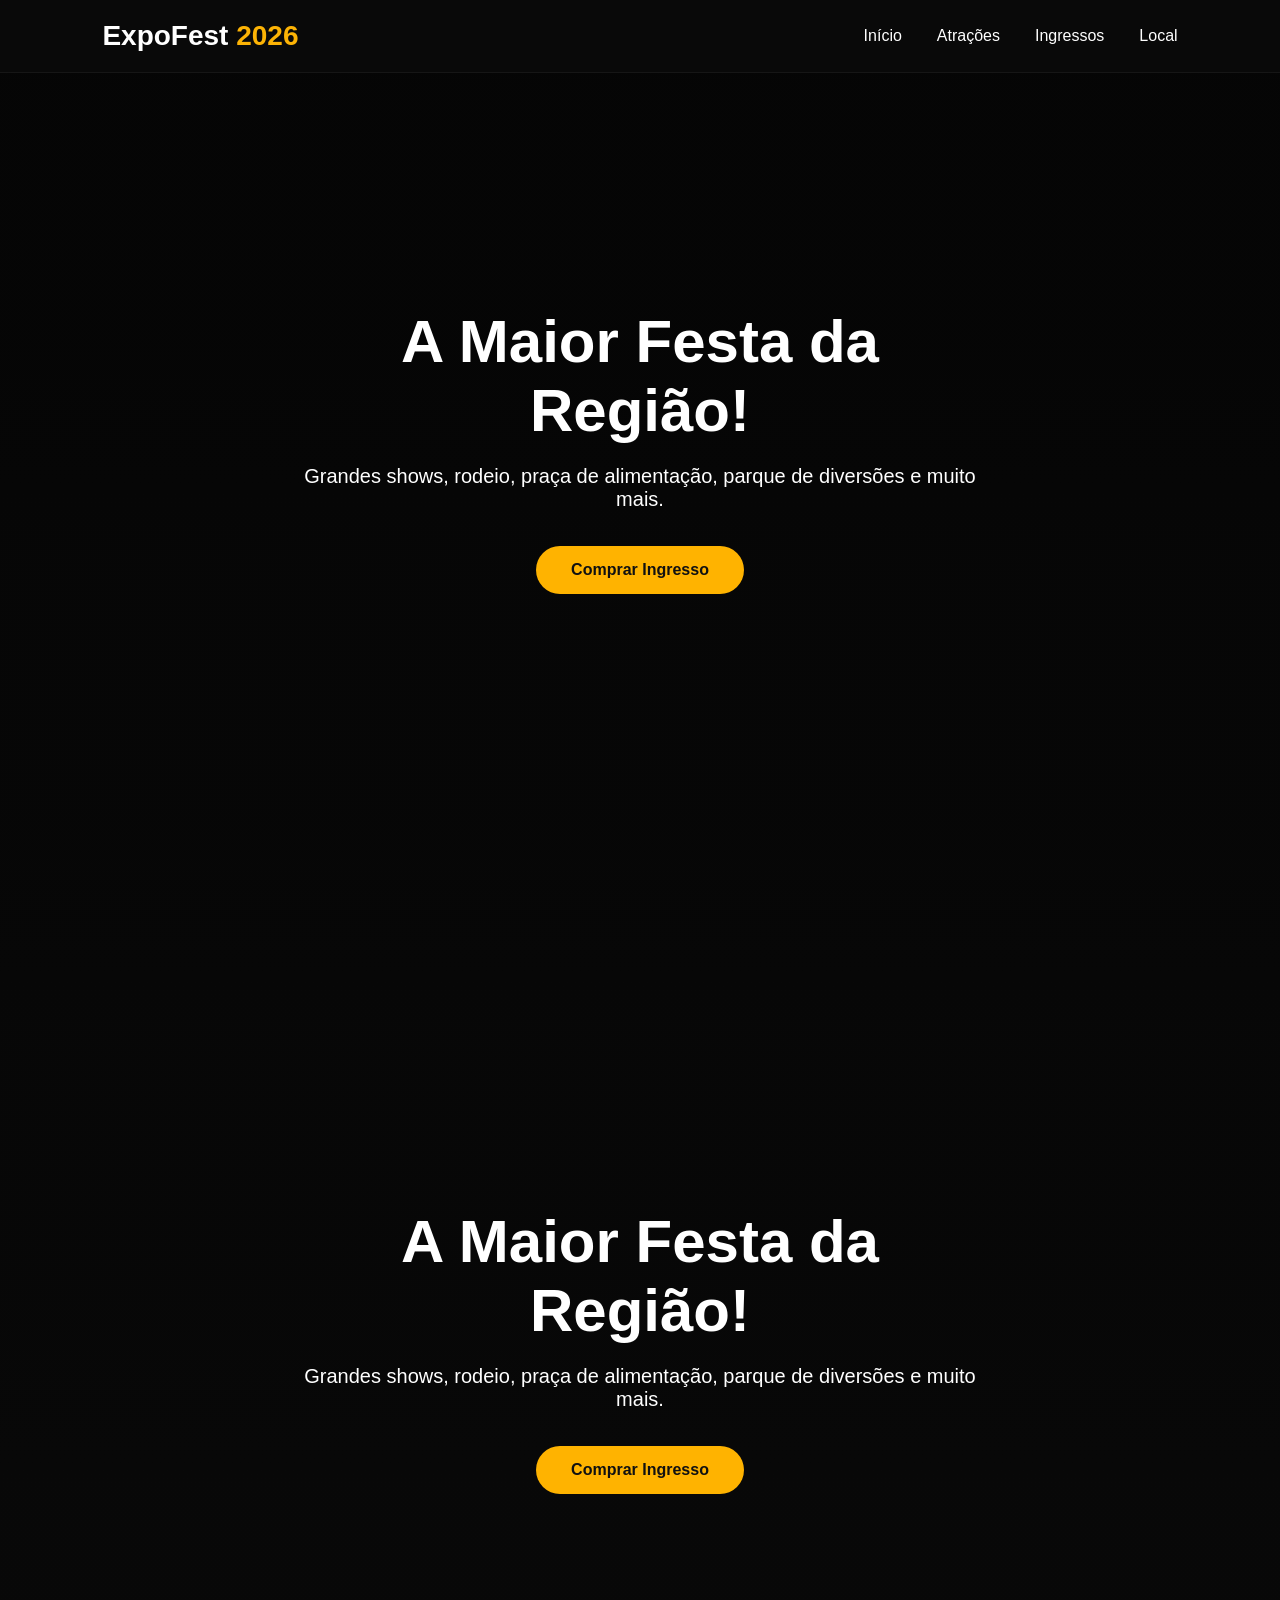
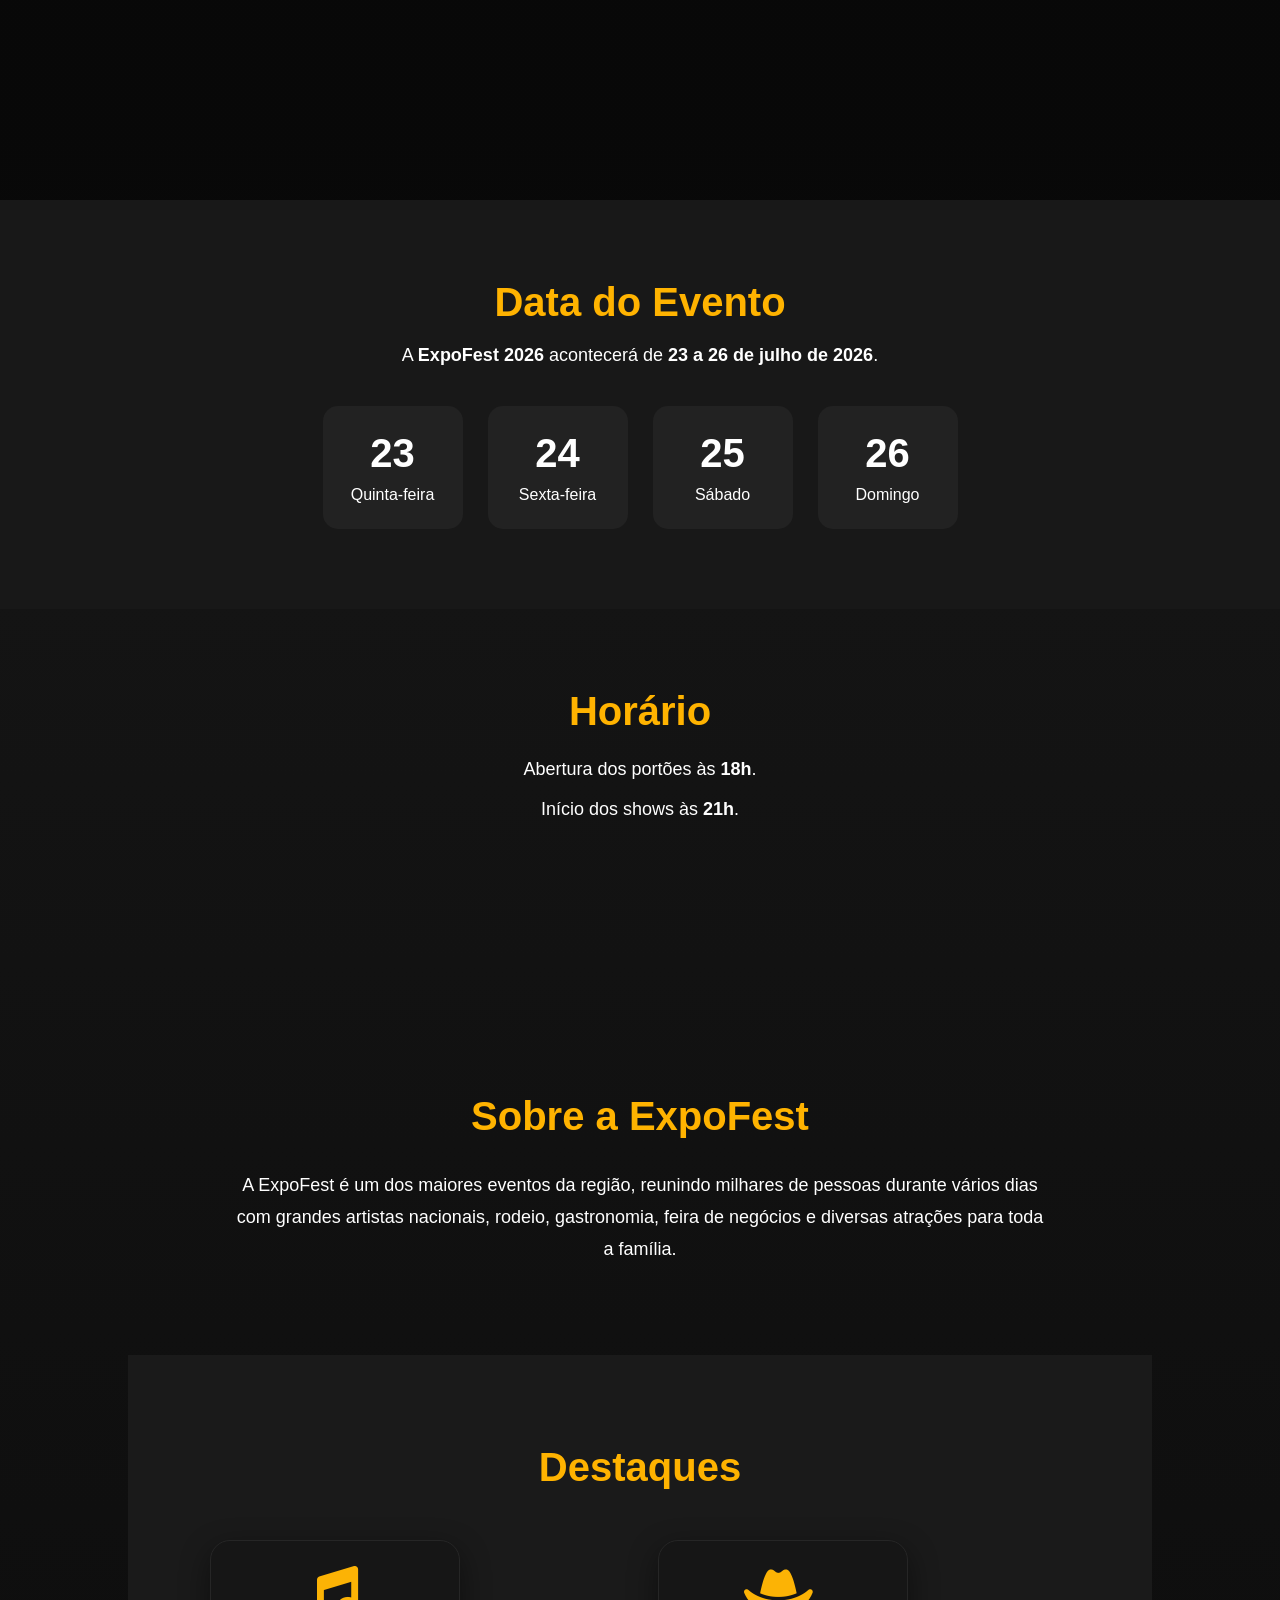
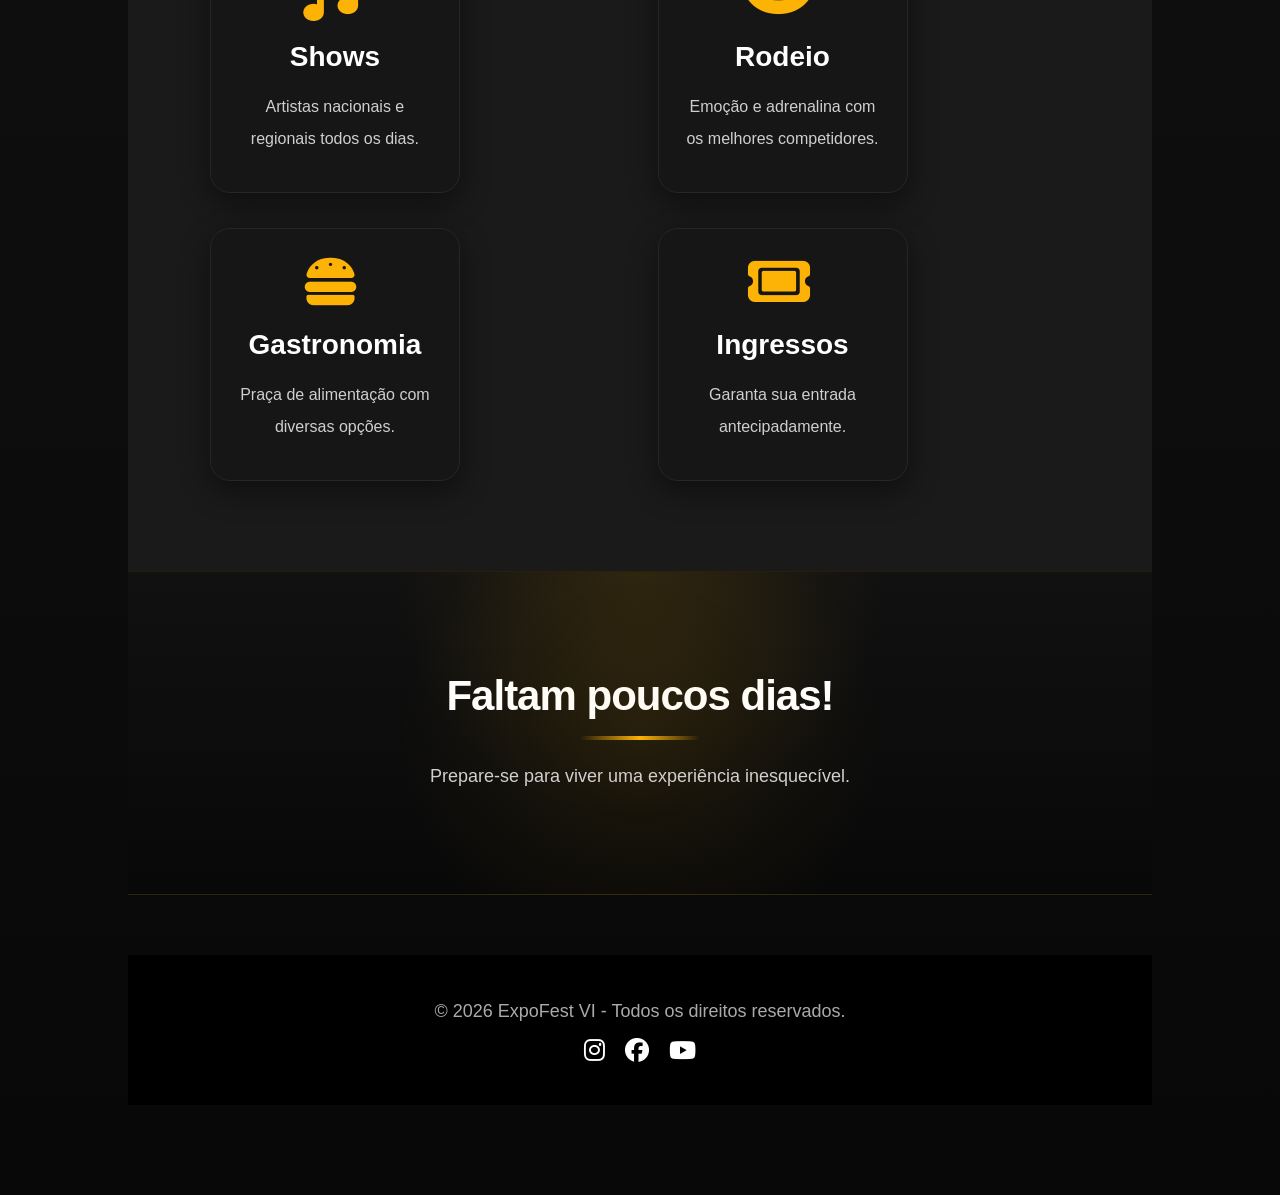
==== commit 4fb7a5ad: "ajustes em index e css" ====
--- a/index.html
+++ b/index.html
@@ -5,7 +5,7 @@
     <meta name="viewport" content="width=device-width, initial-scale=1.0">
     <title>ExpoFest 2026</title>
 
-    <link rel="stylesheet" href="index.css">
+    <link rel="stylesheet" href="style.css">
 
     <!-- Fonte Google -->
     <link rel="preconnect" href="https://fonts.googleapis.com">
--- a/style.css
+++ b/style.css
@@ -0,0 +1,1261 @@
+.pagina-local{
+    padding:140px 10% 60px;
+    text-align:center;
+}
+
+.local-evento{
+    padding:20px 0;
+}
+
+.nome-local{
+    font-size:24px;
+    color:#ffb300;
+    margin-top:10px;
+}
+
+.cidade-local{
+    font-size:18px;
+    color:#fff;
+    margin-bottom:15px;
+}
+
+.descricao-local{
+    margin-top:15px;
+    max-width:800px;
+    margin-left:auto;
+    margin-right:auto;
+}
+
+.local-cards{
+    background:none;
+    padding:40px 0;
+}
+
+.dicas{
+    margin-top:30px;
+    background:rgba(255,255,255,.05);
+    padding:30px;
+    border-radius:15px;
+}
+
+.dicas h3{
+    font-size:24px;
+    color:#ffb300;
+    margin-bottom:15px;
+}
+
+.dicas ul{
+    list-style:none;
+    padding:0;
+    text-align:left;
+    max-width:600px;
+    margin:auto;
+    line-height:1.8;
+}
+
+.dicas i{
+    color:#ffb300;
+}
+
+.mapa{
+    margin-top:40px;
+    padding:20px 0;
+}
+
+.mapa h3{
+    font-size:28px;
+    color:#ffb300;
+    margin-bottom:20px;
+}
+
+.mapa-container{
+    width:100%;
+    max-width:800px;
+    margin:auto;
+    border-radius:15px;
+    overflow:hidden;
+    box-shadow:0 10px 25px rgba(0,0,0,0.5);
+}
+
+.mapa-iframe{
+    width:100%;
+    height:450px;
+    border:0;
+}
+
+/* --- Reset Geral e Configurações de Identidade Visual --- */
+* {
+    margin: 0;
+    padding: 0;
+    box-sizing: border-box;
+    font-family: 'Plus Jakarta Sans', sans-serif;
+    scroll-behavior: smooth;
+}
+
+body {
+    background: linear-gradient(180deg, #0b0b0b 0%, #141414 50%, #080808 100%);
+    color: #ffffff;
+    overflow-x: hidden;
+}
+
+/* --- Header / Navbar --- */
+header {
+    width: 100%;
+    padding: 20px 8%;
+    display: flex;
+    justify-content: space-between;
+    align-items: center;
+
+    position: fixed;
+    top: 0;
+    left: 0;
+    z-index: 999;
+
+    background: rgba(11, 11, 11, 0.75);
+    backdrop-filter: blur(10px);
+    transition: 0.3s;
+    border-bottom: 1px solid rgba(255, 255, 255, 0.05);
+}
+
+/* efeito quando rolar página */
+header.scrolled {
+    background: rgba(11, 11, 11, 0.95);
+}
+
+.logo h1 {
+    font-size: 28px;
+    font-weight: 800;
+    color: #ffffff;
+}
+
+.logo h1 span {
+    color: #fcb305;
+}
+
+nav ul {
+    display: flex;
+    list-style: none;
+    gap: 35px;
+}
+
+nav ul li a {
+    color: #ffffff;
+    text-decoration: none;
+    font-weight: 500;
+    transition: 0.3s;
+}
+
+nav ul li a:hover,
+nav ul li a.active {
+    color: #fcb305;
+}
+
+/* ==========================
+   BANNER
+========================== */
+
+.banner{
+    width:100%;
+    height:100vh;
+
+    background:
+    linear-gradient(rgba(0,0,0,.55),
+    rgba(0,0,0,.55)),
+    url("imagens/banner.jpg");
+
+    background-size:cover;
+    background-position:center;
+
+    display:flex;
+    align-items:center;
+    justify-content:center;
+    text-align:center;
+}
+
+.banner-texto{
+    max-width:700px;
+}
+
+.banner h2{
+    font-size:60px;
+    margin-bottom:20px;
+}
+
+.banner p{
+    font-size:20px;
+    margin-bottom:35px;
+}
+
+.botao{
+    display:inline-block;
+    background:#ffb300;
+    color:#111;
+    padding:15px 35px;
+    border-radius:50px;
+    text-decoration:none;
+    font-weight:bold;
+    transition:.4s;
+}
+
+.botao:hover{
+    background:#fff;
+    transform:scale(1.05);
+}
+
+/* ==========================
+   SOBRE
+========================== */
+
+.sobre{
+    padding:90px 10%;
+    text-align:center;
+}
+
+.sobre h2{
+    font-size:40px;
+    margin-bottom:30px;
+    color:#ffb300;
+}
+
+.sobre p{
+    font-size:18px;
+    line-height:32px;
+}
+
+/* ==========================
+   CARDS
+========================== */
+
+.destaques{
+    padding:90px 8%;
+    background:#1a1a1a;
+}
+
+.destaques h2{
+    text-align:center;
+    margin-bottom:50px;
+    color:#ffb300;
+    font-size:40px;
+}
+
+.cards{
+    display:grid;
+    grid-template-columns:repeat(auto-fit,minmax(230px,1fr));
+    gap:30px;
+}
+
+.card{
+
+    background:#222;
+
+    padding:35px;
+
+    text-align:center;
+
+    border-radius:15px;
+
+    transition:.4s;
+
+}
+
+.card:hover{
+
+    transform:translateY(-10px);
+
+    background:#ffb300;
+
+    color:#111;
+
+}
+
+.card i{
+
+    font-size:55px;
+
+    margin-bottom:20px;
+
+}
+
+.card h3{
+
+    margin-bottom:15px;
+
+    font-size:25px;
+
+}  
+
+/* --- Hero Intro --- */
+.ingressos-hero {
+    padding: 90px 8% 50px 8%;
+    text-align: center;
+    animation: fadeInUp 0.8s ease-in-out;
+}
+
+.hero-container {
+    max-width: 800px;
+    margin: 0 auto;
+}
+
+.ingressos-hero h2 {
+    font-size: 48px;
+    font-weight: 800;
+    margin-bottom: 20px;
+    letter-spacing: -1px;
+}
+
+.ingressos-hero p {
+    color: #a0a0a0;
+    font-size: 18px;
+    line-height: 1.6;
+}
+
+/* --- Cards Container e Sistema de Grid Responsivo --- */
+.cards-section {
+    padding: 40px 8% 80px 8%;
+    animation: fadeInUp 1s ease-in-out;
+}
+
+.cards-container {
+    display: grid;
+    grid-template-columns: repeat(auto-fit, minmax(300px, 1fr));
+    gap: 30px;
+    max-width: 1200px;
+    margin: 0 auto;
+}
+
+.ticket-card {
+    background-color: #161616;
+    border: 1px solid #262626;
+    border-radius: 20px;
+    padding: 40px 30px;
+    display: flex;
+    flex-direction: column;
+    justify-content: space-between;
+    position: relative;
+    transition: all 0.4s cubic-bezier(0.165, 0.84, 0.44, 1);
+    box-shadow: 0 10px 30px rgba(0,0,0,0.5);
+}
+
+.ticket-card:hover {
+    transform: translateY(-8px);
+    border-color: rgba(252, 179, 5, 0.4);
+    box-shadow: 0 15px 40px rgba(252, 179, 5, 0.1);
+}
+
+/* Destaque do Card Central */
+.ticket-card.featured {
+    border: 2px solid #fcb305;
+    background-color: #1a1a1a;
+}
+
+.badge-featured {
+    position: absolute;
+    top: -15px;
+    left: 50%;
+    transform: translateX(-50%);
+    background-color: #fcb305;
+    color: #000000;
+    font-size: 12px;
+    font-weight: 800;
+    text-transform: uppercase;
+    padding: 6px 16px;
+    border-radius: 30px;
+    letter-spacing: 0.5px;
+}
+
+.card-header h3 {
+    font-size: 26px;
+    font-weight: 700;
+    margin-bottom: 15px;
+}
+
+.ticket-card.vip h3 {
+    color: #fcb305;
+}
+
+.ticket-desc {
+    color: #909090;
+    font-size: 15px;
+    line-height: 1.5;
+    margin-bottom: 25px;
+}
+
+.card-price {
+    margin-bottom: 30px;
+}
+
+.currency {
+    color: #fcb305;
+    font-size: 20px;
+    font-weight: 700;
+    margin-right: 4px;
+}
+
+.price-value {
+    font-size: 52px;
+    font-weight: 800;
+}
+
+.ticket-benefits {
+    list-style: none;
+    margin-bottom: 35px;
+    border-top: 1px solid #262626;
+    padding-top: 25px;
+}
+
+.ticket-benefits li {
+    font-size: 15px;
+    color: #d0d0d0;
+    margin-bottom: 12px;
+    display: flex;
+    align-items: center;
+    gap: 10px;
+}
+
+.ticket-benefits li i {
+    color: #fcb305;
+    font-size: 14px;
+}
+
+/* Interatividade dos Botões */
+.btn-comprar {
+    width: 100%;
+    background-color: transparent;
+    color: #fcb305;
+    border: 2px solid #fcb305;
+    padding: 15px;
+    font-size: 16px;
+    font-weight: 700;
+    border-radius: 50px;
+    cursor: pointer;
+    transition: all 0.3s ease;
+}
+
+.btn-comprar:hover {
+    background-color: #fcb305;
+    color: #000000;
+}
+
+.featured .btn-comprar, .vip .btn-comprar {
+    background-color: #fcb305;
+    color: #000000;
+}
+
+.featured .btn-comprar:hover, .vip .btn-comprar:hover {
+    background-color: #e09f04;
+    border-color: #e09f04;
+}
+
+/* --- Informações Importantes --- */
+.info-section {
+    background-color: #0e0e0e;
+    padding: 80px 8%;
+    border-top: 1px solid rgba(255, 255, 255, 0.03);
+}
+
+.info-section h2 {
+    text-align: center;
+    font-size: 36px;
+    font-weight: 800;
+    margin-bottom: 50px;
+}
+
+.info-grid {
+    display: grid;
+    grid-template-columns: repeat(auto-fit, minmax(240px, 1fr));
+    gap: 30px;
+    max-width: 1200px;
+    margin: 0 auto;
+}
+
+.info-box {
+    background-color: #141414;
+    padding: 30px;
+    border-radius: 16px;
+    border-left: 4px solid #fcb305;
+}
+
+.info-box i {
+    font-size: 24px;
+    color: #fcb305;
+    margin-bottom: 15px;
+}
+
+.info-box h4 {
+    font-size: 18px;
+    margin-bottom: 10px;
+    font-weight: 700;
+}
+
+.info-box p {
+    color: #a0a0a0;
+    font-size: 14px;
+    line-height: 1.6;
+}
+
+/* --- FAQ Section --- */
+.faq-section {
+    padding: 80px 8%;
+}
+
+.faq-section h2 {
+    text-align: center;
+    font-size: 36px;
+    font-weight: 800;
+    margin-bottom: 50px;
+}
+
+.faq-container {
+    max-width: 800px;
+    margin: 0 auto;
+}
+
+.faq-item {
+    background-color: #141414;
+    margin-bottom: 15px;
+    border-radius: 12px;
+    overflow: hidden;
+    border: 1px solid #202020;
+}
+
+.faq-question {
+    padding: 20px 30px;
+    display: flex;
+    justify-content: space-between;
+    align-items: center;
+    cursor: pointer;
+    transition: background 0.3s ease;
+}
+
+.faq-question:hover {
+    background-color: #1a1a1a;
+}
+
+.faq-question h3 {
+    font-size: 18px;
+    font-weight: 600;
+}
+
+.faq-question i {
+    color: #fcb305;
+    transition: transform 0.3s ease;
+}
+
+.faq-answer {
+    padding: 0 30px;
+    max-height: 0;
+    overflow: hidden;
+    transition: max-height 0.4s ease, padding 0.3s ease;
+}
+
+
+.faq-answer p {
+    color: #a0a0a0;
+    font-size: 15px;
+    line-height: 1.6;
+    padding-bottom: 20px;
+}
+
+/* Classe ativa adicionada pelo JS */
+.faq-item.active .faq-answer {
+    max-height: 500px;
+    padding-top: 10px;
+}
+
+.faq-item.active .faq-question i {
+    transform: rotate(180deg);
+}
+
+/* --- Modal Checkout --- */
+.modal {
+    display: none;
+    position: fixed;
+    z-index: 1000;
+    left: 0;
+    top: 0;
+    width: 100%;
+    height: 100%;
+    background-color: rgba(0,0,0,0.85);
+    align-items: center;
+    justify-content: center;
+    backdrop-filter: blur(5px);
+}
+
+.modal-content {
+    background-color: #181818;
+    border: 1px solid #333;
+    padding: 40px;
+    border-radius: 24px;
+    max-width: 450px;
+    width: 90%;
+    text-align: center;
+    position: relative;
+    animation: scaleUp 0.3s ease-out;
+}
+
+.close-modal {
+    position: absolute;
+    right: 25px;
+    top: 20px;
+    font-size: 28px;
+    color: #666;
+    cursor: pointer;
+}
+
+.close-modal:hover {
+    color: #fff;
+}
+
+.success-icon {
+    font-size: 54px;
+    color: #fcb305;
+    margin-bottom: 20px;
+}
+
+.modal-content h2 {
+    font-size: 28px;
+    margin-bottom: 10px;
+}
+
+.modal-content p {
+    color: #a0a0a0;
+    margin-bottom: 25px;
+}
+
+.modal-summary {
+    background-color: #0f0f0f;
+    padding: 15px 20px;
+    border-radius: 12px;
+    display: flex;
+    justify-content: space-between;
+    align-items: center;
+    margin-bottom: 30px;
+}
+
+.modal-summary strong {
+    color: #fcb305;
+    font-size: 22px;
+}
+
+.btn-finalizar {
+    width: 100%;
+    background-color: #fcb305;
+    color: #000000;
+    border: none;
+    padding: 15px;
+    font-size: 16px;
+    font-weight: 700;
+    border-radius: 50px;
+    cursor: pointer;
+}
+
+/* --- Footer --- */
+footer {
+    text-align: center;
+    padding: 40px;
+    background: #000;
+    margin-top: 60px;
+}
+
+footer p {
+    color: #aaa;
+    margin-bottom: 10px;
+}
+
+footer .final-texto {
+    font-size: 18px;
+    margin-bottom: 20px;
+    color: #fff;
+}
+
+.redes {
+    display: flex;
+    justify-content: center;
+    gap: 20px;
+}
+
+.redes a {
+    color: #fff;
+    font-size: 24px;
+    transition: 0.3s;
+}
+
+.redes a:hover {
+    color: #fcb305;
+    transform: scale(1.2);
+}
+/* --- Animações --- */
+@keyframes fadeInUp {
+    from {
+        opacity: 0;
+        transform: translateY(20px);
+    }
+    to {
+        opacity: 1;
+        transform: translateY(0);
+    }
+}
+
+@keyframes scaleUp {
+    from { transform: scale(0.8); opacity: 0; }
+    to { transform: scale(1); opacity: 1; }
+}
+
+/* ==========================
+   CONTADOR REGRESSIVO
+========================== */
+
+.contador {
+    padding: 100px 8%;
+    text-align: center;
+
+    background:
+        radial-gradient(circle at center,
+        rgba(252,179,5,0.08),
+        transparent 45%),
+        linear-gradient(
+        180deg,
+        #111 0%,
+        #080808 100%);
+
+    position: relative;
+
+    overflow: hidden;
+
+    border-top: 1px solid rgba(252,179,5,.12);
+    border-bottom: 1px solid rgba(252,179,5,.12);
+}
+
+/* brilho decorativo */
+.contador::before {
+    content: "";
+
+    position: absolute;
+
+    width: 500px;
+    height: 500px;
+
+    background:
+        radial-gradient(
+            circle,
+            rgba(252,179,5,.10),
+            transparent 70%
+        );
+
+    top: -250px;
+    left: 50%;
+
+    transform: translateX(-50%);
+
+    pointer-events: none;
+}
+
+.contador h2 {
+    font-size: 42px;
+
+    font-weight: 800;
+
+    margin-bottom: 18px;
+
+    color: white;
+
+    letter-spacing: -1px;
+
+    animation: surgir 1s ease;
+}
+
+.contador h2::after {
+    content: "";
+
+    display: block;
+
+    width: 120px;
+
+    height: 4px;
+
+    margin: 16px auto 0;
+
+    border-radius: 50px;
+
+    background:
+        linear-gradient(
+            90deg,
+            transparent,
+            #fcb305,
+            transparent
+        );
+}
+
+.contador-box {
+
+    display: flex;
+
+    justify-content: center;
+
+    gap: 24px;
+
+    flex-wrap: wrap;
+
+    margin-top: 45px;
+
+}
+
+/* CARD */
+.tempo {
+
+    width: 150px;
+
+    min-height: 170px;
+
+    background:
+        linear-gradient(
+            180deg,
+            #191919,
+            #101010
+        );
+
+    border:
+
+        1px solid rgba(252,179,5,.15);
+
+    border-radius: 24px;
+
+    display: flex;
+
+    flex-direction: column;
+
+    justify-content: center;
+
+    align-items: center;
+
+    position: relative;
+
+    overflow: hidden;
+
+    transition: .45s;
+}
+
+/* reflexo */
+.tempo::before {
+
+    content: "";
+
+    position: absolute;
+
+    top: -120%;
+
+    left: -30%;
+
+    width: 80px;
+
+    height: 300%;
+
+    background:
+
+        rgba(255,255,255,.06);
+
+    transform: rotate(25deg);
+
+    transition: .8s;
+
+}
+
+.tempo:hover::before {
+
+    left: 140%;
+
+}
+
+.tempo:hover {
+
+    transform:
+        translateY(-10px)
+        scale(1.04);
+
+    border-color: #fcb305;
+
+    box-shadow:
+        0 0 40px rgba(252,179,5,.15);
+
+}
+
+.tempo span {
+
+    font-size: 64px;
+
+    font-weight: 800;
+
+    line-height: 1;
+
+    color: #fcb305;
+
+    text-shadow:
+        0 0 18px
+        rgba(252,179,5,.35);
+
+}
+
+.tempo small {
+
+    margin-top: 14px;
+
+    color: #b8b8b8;
+
+    font-size: 13px;
+
+    letter-spacing: 3px;
+
+    text-transform: uppercase;
+
+}
+
+/* mensagem */
+#mensagem-contador {
+
+    margin-top: 40px;
+
+    font-size: 18px;
+
+    color: #bdbdbd;
+
+    max-width: 700px;
+
+    margin-inline: auto;
+
+    line-height: 1.8;
+
+}
+
+/* RESPONSIVO */
+
+@media (max-width:768px){
+
+.contador{
+padding:80px 6%;
+}
+
+.contador h2{
+font-size:32px;
+}
+
+.tempo{
+
+width:130px;
+
+min-height:150px;
+
+}
+
+.tempo span{
+
+font-size:48px;
+
+}
+
+}
+
+/* animação */
+
+@keyframes surgir {
+
+from{
+
+opacity:0;
+
+transform:translateY(30px);
+
+}
+}
+
+to{
+
+opacity:1;
+
+transform:translateY(0);
+
+}
+
+
+.datas{
+    padding:80px 10%;
+    text-align:center;
+    background:#181818;
+}
+
+.datas h2{
+    color:#ffb300;
+    font-size:40px;
+    margin-bottom:20px;
+}
+
+.datas p{
+    font-size:18px;
+    margin-bottom:40px;
+}
+
+.dias{
+    display:flex;
+    justify-content:center;
+    gap:25px;
+    flex-wrap:wrap;
+}
+
+.dia{
+    width:140px;
+    background:#222;
+    border-radius:15px;
+    padding:25px;
+    transition:.3s;
+}
+
+.dia:hover{
+    transform:translateY(-8px);
+    background:#ffb300;
+    color:#111;
+}
+
+.dia h3{
+    font-size:40px;
+    margin-bottom:10px;
+}
+
+.dia span{
+    font-size:16px;
+    font-weight:500;
+}
+/* ==========================
+   HORÁRIO
+========================== */
+
+.horario{
+    padding:80px 10%;
+    text-align:center;
+}
+
+.horario h2{
+    color:#ffb300;
+    font-size:40px;
+    margin-bottom:20px;
+}
+
+.horario p{
+    font-size:18px;
+    margin-bottom:10px;
+    line-height:30px;
+
+}
+
+.cards{
+    display: flex;
+    justify-content: center;
+    gap: 25px;
+    flex-wrap: wrap;
+}
+
+.card{
+    background: #141414;
+    padding: 25px;
+    border-radius: 15px;
+    width: 250px;
+    text-align: center;
+    transition: 0.3s;
+}
+
+.card:hover{
+    transform: translateY(-8px);
+    border: 1px solid #fcb305;
+}
+
+
+
+
+
+/* ==========================
+   PÁGINA DE ATRAÇÕES
+========================== */
+
+.atracoes-section{
+    padding:90px 8%;
+}
+
+.atracoes-section h2{
+    text-align:center;
+    font-size:42px;
+    font-weight:800;
+    margin-bottom:50px;
+    color:#fff;
+}
+
+.cards{
+    display:grid;
+    grid-template-columns:repeat(2,1fr);
+    gap:35px;
+    max-width:1100px;
+    margin:0 auto;
+}
+
+.card{
+    background:#161616;
+    border:1px solid #262626;
+    border-radius:20px;
+    overflow:hidden;
+    transition:all .4s ease;
+    box-shadow:0 10px 30px rgba(0,0,0,.45);
+}
+
+.card:hover{
+    transform:translateY(-10px);
+    border-color:#fcb305;
+    box-shadow:0 15px 40px rgba(252,179,5,.2);
+}
+
+.card img{
+    width:100%;
+    height:340px;
+    object-fit:cover;
+    transition:.4s;
+}
+
+.card:hover img{
+    transform:scale(1.05);
+}
+
+.card-info{
+    padding:28px;
+    text-align:center;
+}
+
+.badge{
+    display:inline-block;
+    background:#fcb305;
+    color:#000;
+    font-size:12px;
+    font-weight:800;
+    padding:7px 18px;
+    border-radius:30px;
+    margin-bottom:18px;
+    text-transform:uppercase;
+    letter-spacing:.5px;
+}
+
+.card h3{
+    font-size:28px;
+    margin-bottom:18px;
+    font-weight:700;
+}
+
+.card p{
+    color:#cfcfcf;
+    font-size:16px;
+    margin-bottom:12px;
+}
+
+.card i{
+    color:#fcb305;
+    margin-right:8px;
+}
+
+.btn-artista{
+    display:block;
+    width:100%;
+    margin-top:22px;
+    padding:15px;
+    background:#fcb305;
+    color:#000;
+    text-decoration:none;
+    font-weight:700;
+    border-radius:50px;
+    transition:.3s;
+}
+
+.btn-artista:hover{
+    background:#fff;
+    transform:scale(1.03);
+}
+
+.contador p{
+    font-size:18px;
+    line-height:2;
+    color:#d0d0d0;
+}
+
+.contador br{
+    margin-bottom:8px;
+}
+
+/* Responsivo */
+
+@media(max-width:900px){
+
+.cards{
+    grid-template-columns:1fr;
+}
+
+.card img{
+    height:300px;
+}
+
+.atracoes-section h2{
+    font-size:34px;
+}
+
+}
+
+.artista-img{
+    height:320px;
+    display:flex;
+    justify-content:center;
+    align-items:flex-end;
+    padding:20px;
+}
+
+.artista-img img{
+    max-width:90%;
+    max-height:280px;
+    width:auto;
+    height:auto;
+    object-fit:contain;
+}
+
+.artista{
+    overflow:hidden;
+}
+
+.artista h3{
+    text-align:center;
+}
+
+.cards-local {
+    display: grid;
+    grid-template-columns: repeat(auto-fit, minmax(250px, 1fr));
+    gap: 30px;
+    max-width: 1100px;
+    margin: 0 auto;
+}
+
+.card-local {
+    background: #141414;
+    padding: 35px;
+    text-align: center;
+    border-radius: 15px;
+    border: 1px solid #262626;
+    transition: .4s;
+}
+
+.card-local:hover {
+    transform: translateY(-10px);
+    border-color: #fcb305;
+    box-shadow: 0 15px 40px rgba(252, 179, 5, 0.2);
+}
+
+.card-local i {
+    font-size: 55px;
+    margin-bottom: 20px;
+    color: #fcb305;
+}
+
+.card-local h3 {
+    margin-bottom: 15px;
+    font-size: 25px;
+    color: #fff;
+}
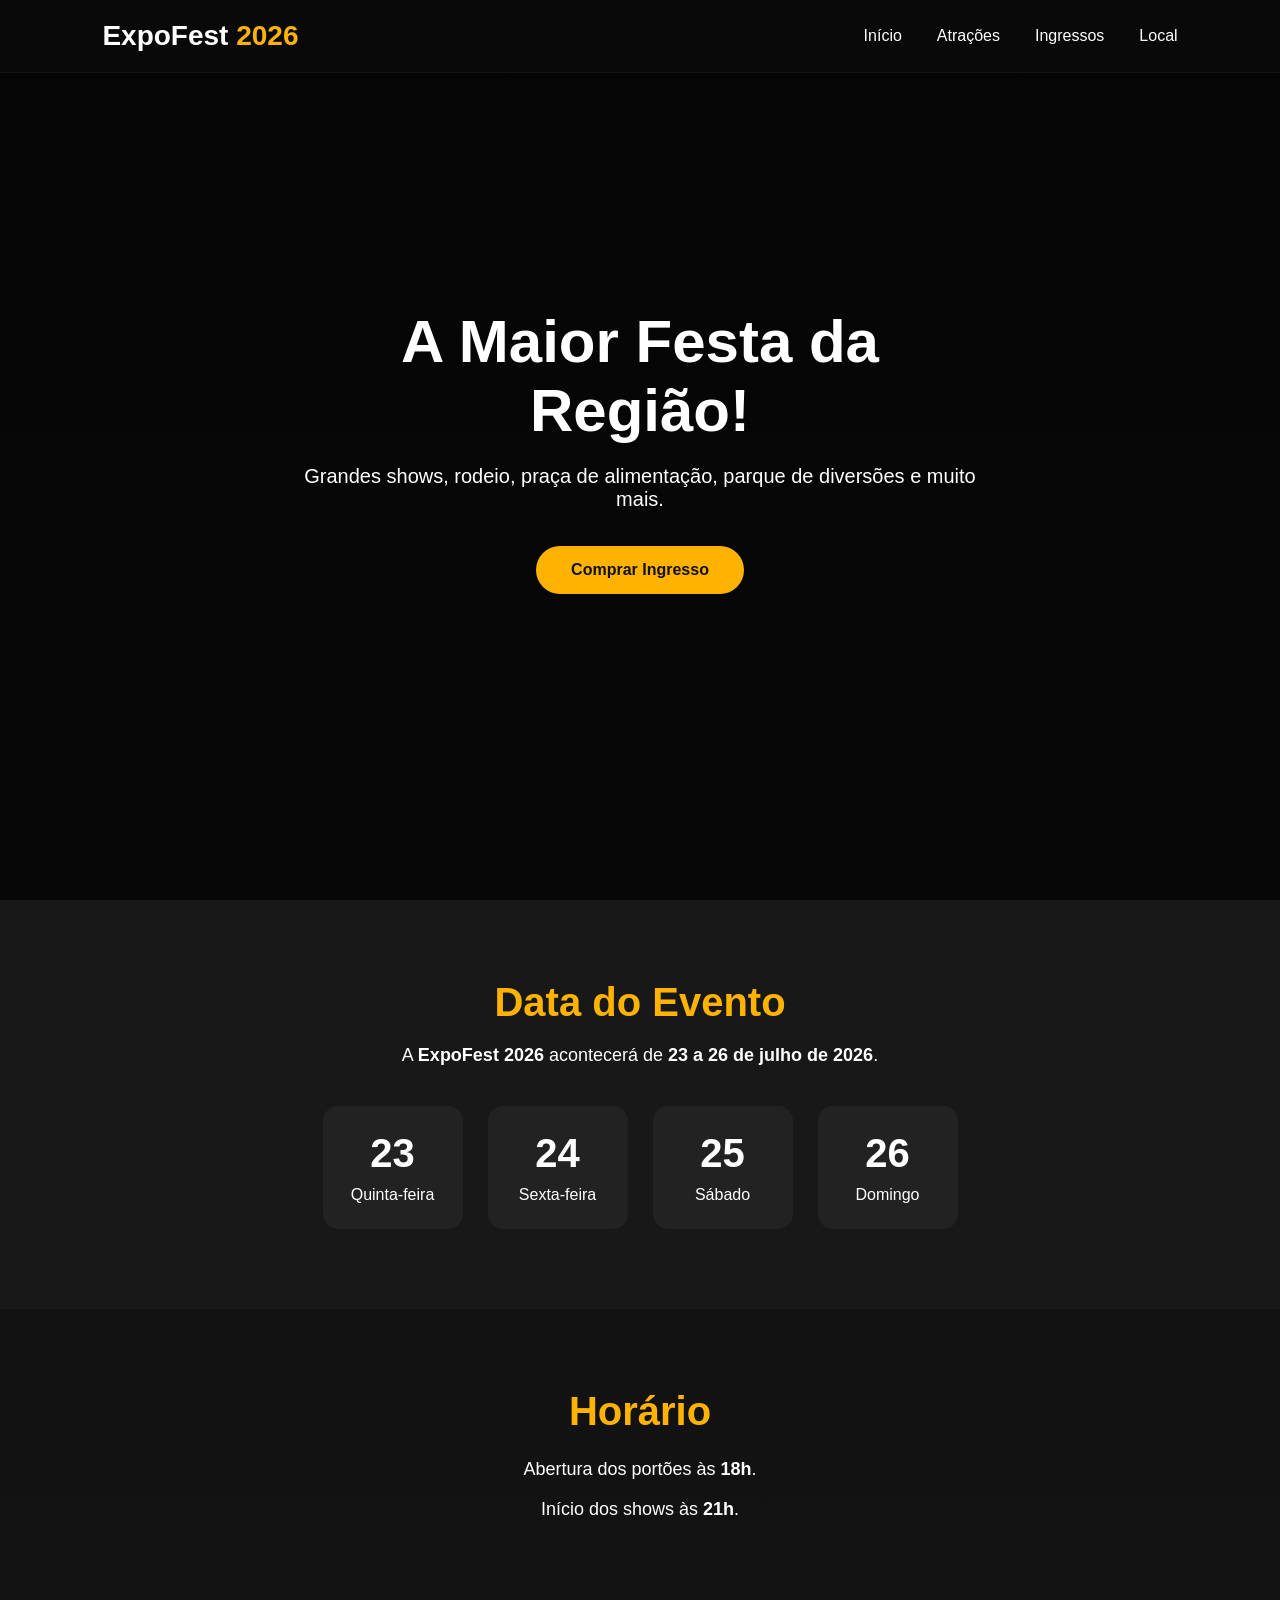
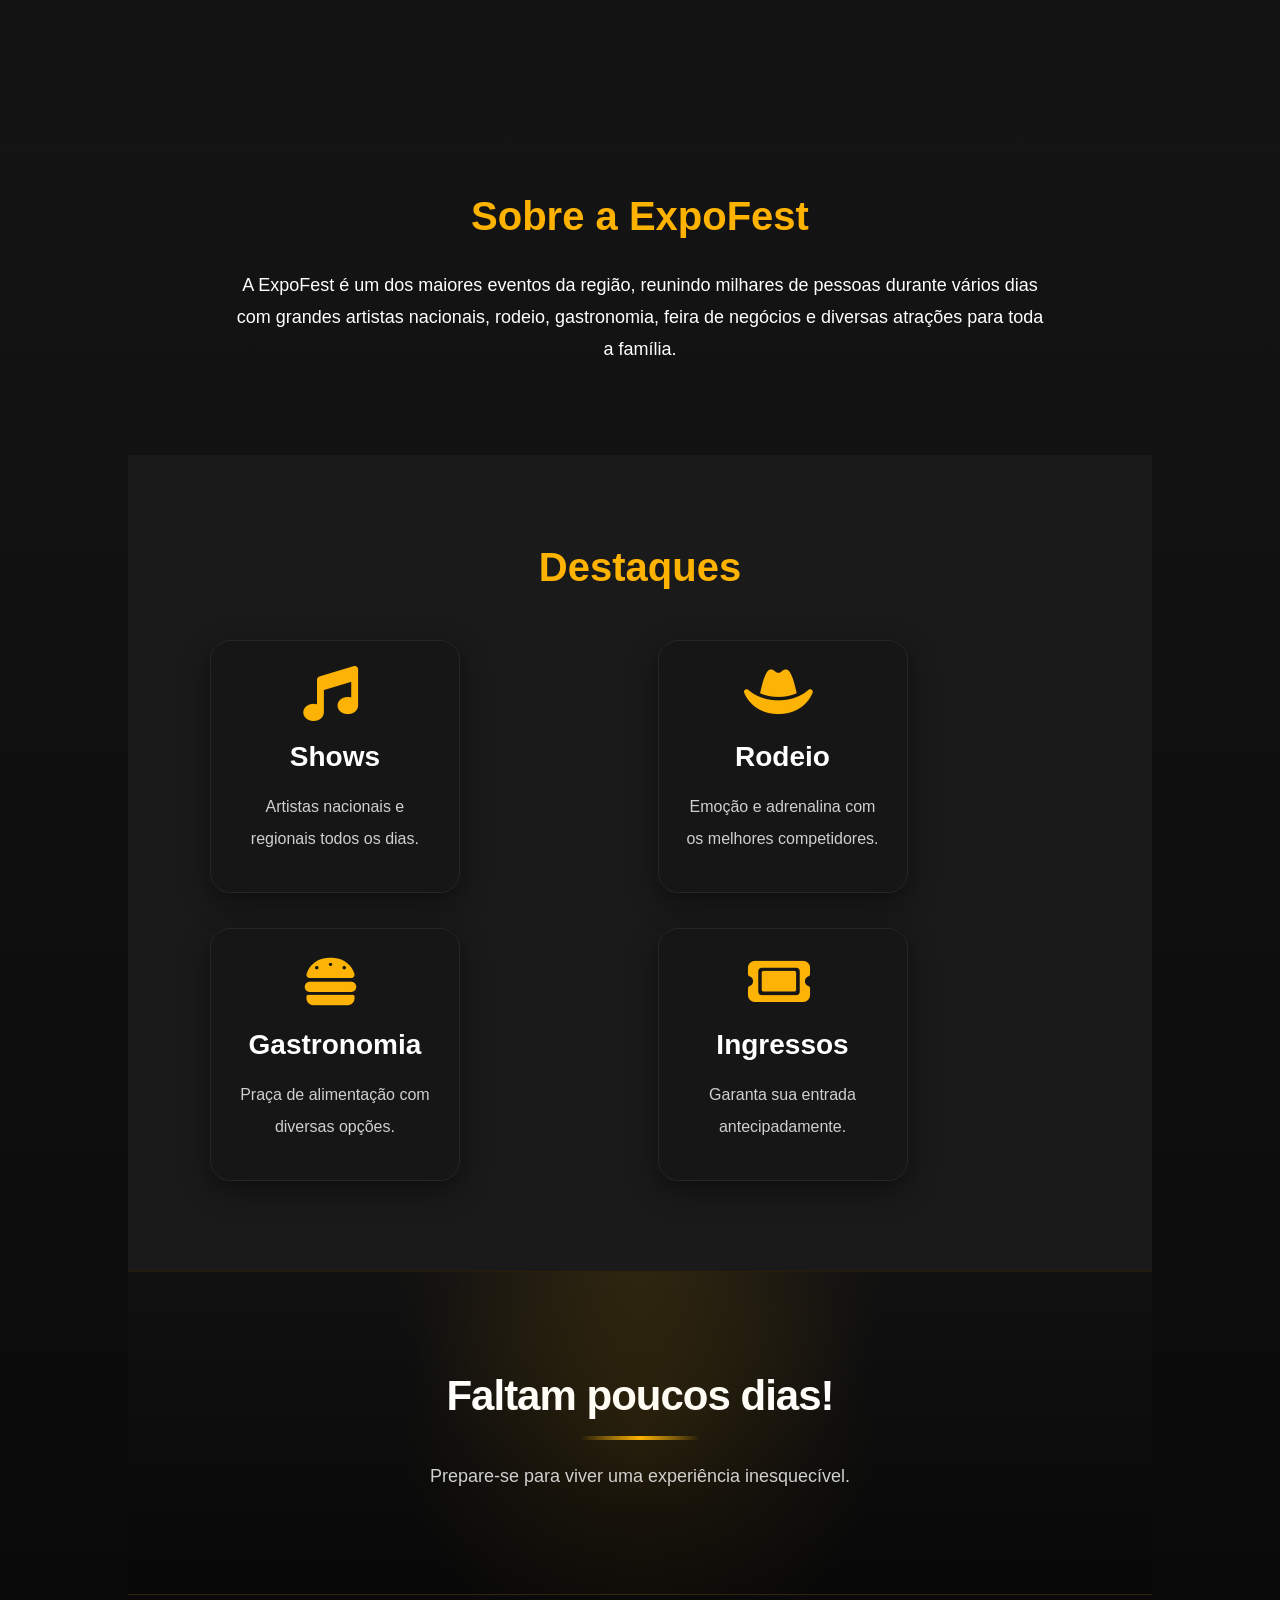
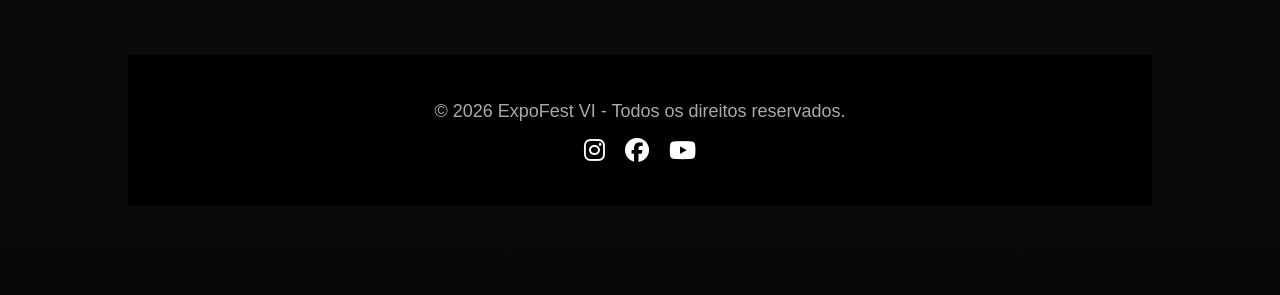
==== commit ae3a52c3: "retirando parte repetida" ====
--- a/index.html
+++ b/index.html
@@ -41,23 +41,6 @@
 </header>
 
 
-<section class="banner">
-
-    <div class="banner-texto">
-
-        <h2>A Maior Festa da Região!</h2>
-
-        <p>
-            Grandes shows, rodeio, praça de alimentação,
-            parque de diversões e muito mais.
-        </p>
-
-        <a href="ingressos.html" class="botao">
-            Comprar Ingresso
-        </a>
-
-    </div>
-
 </section>
 <section class="banner">
 
